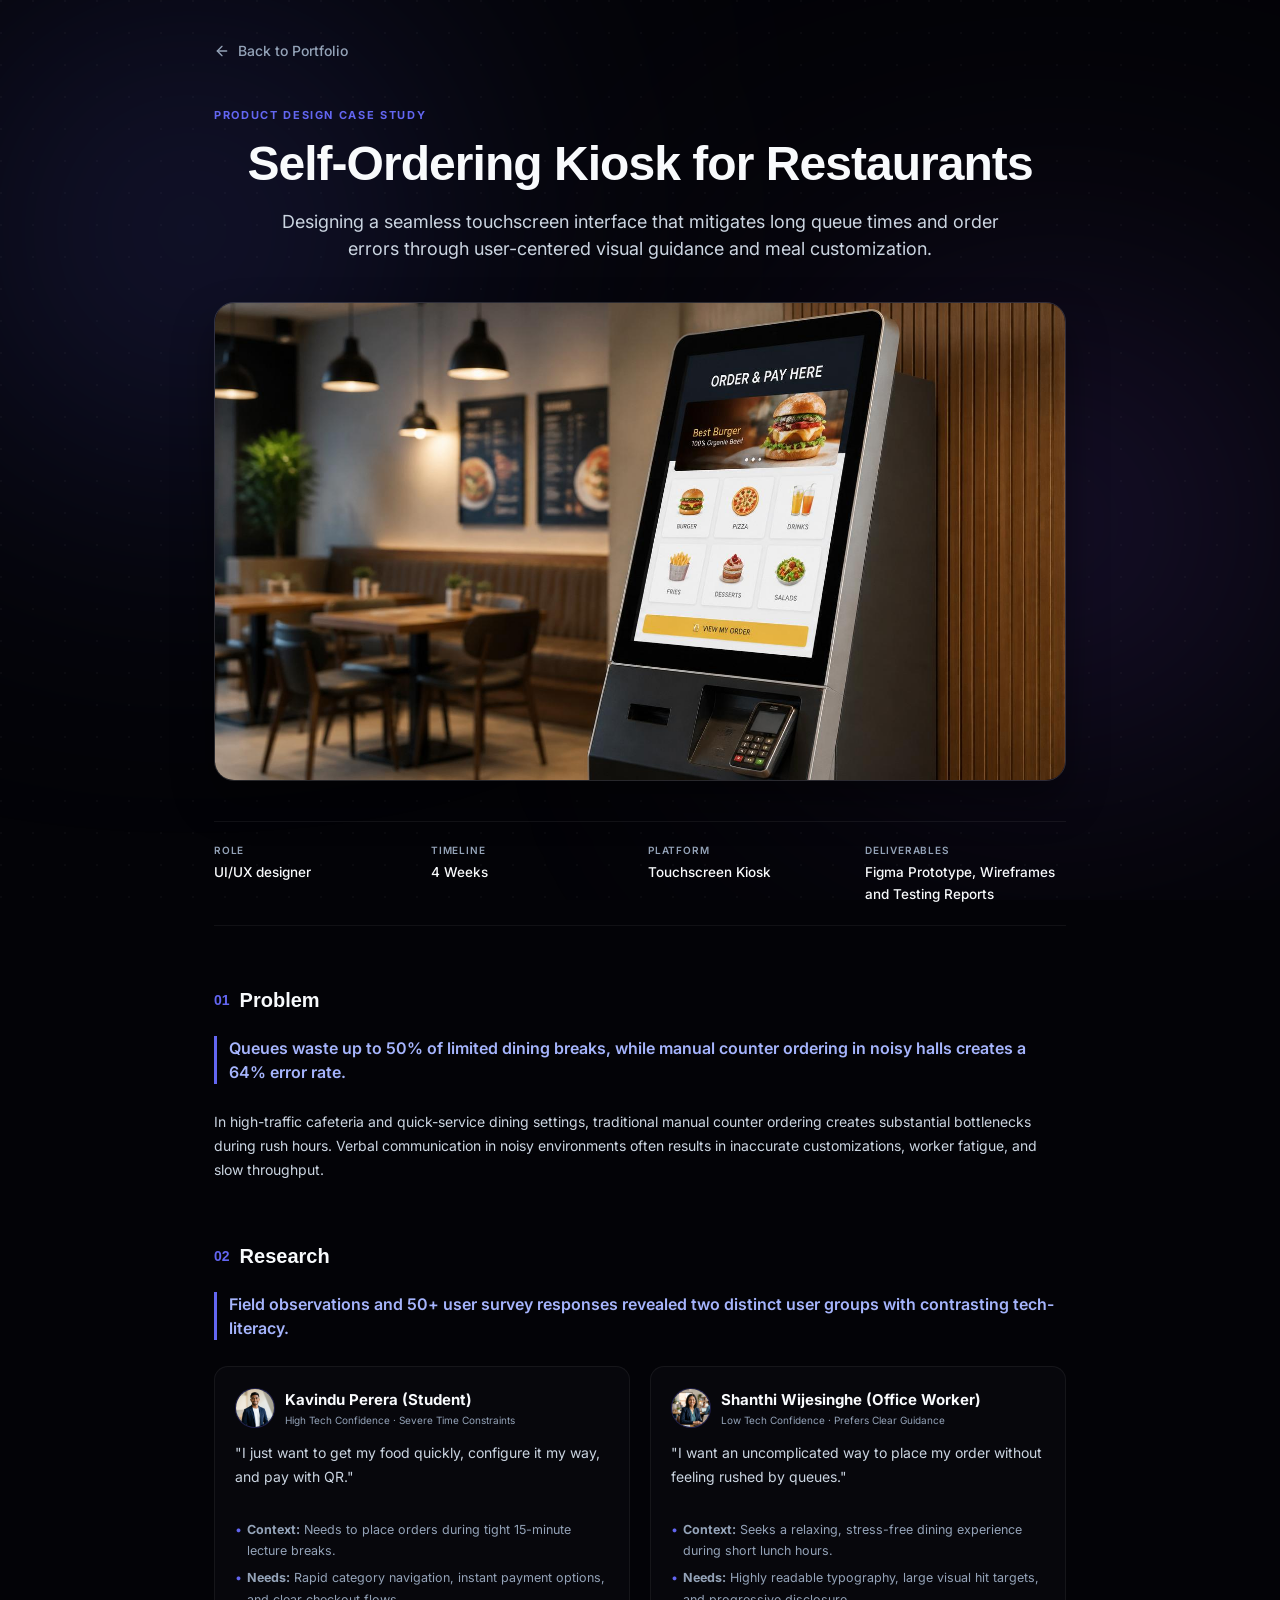
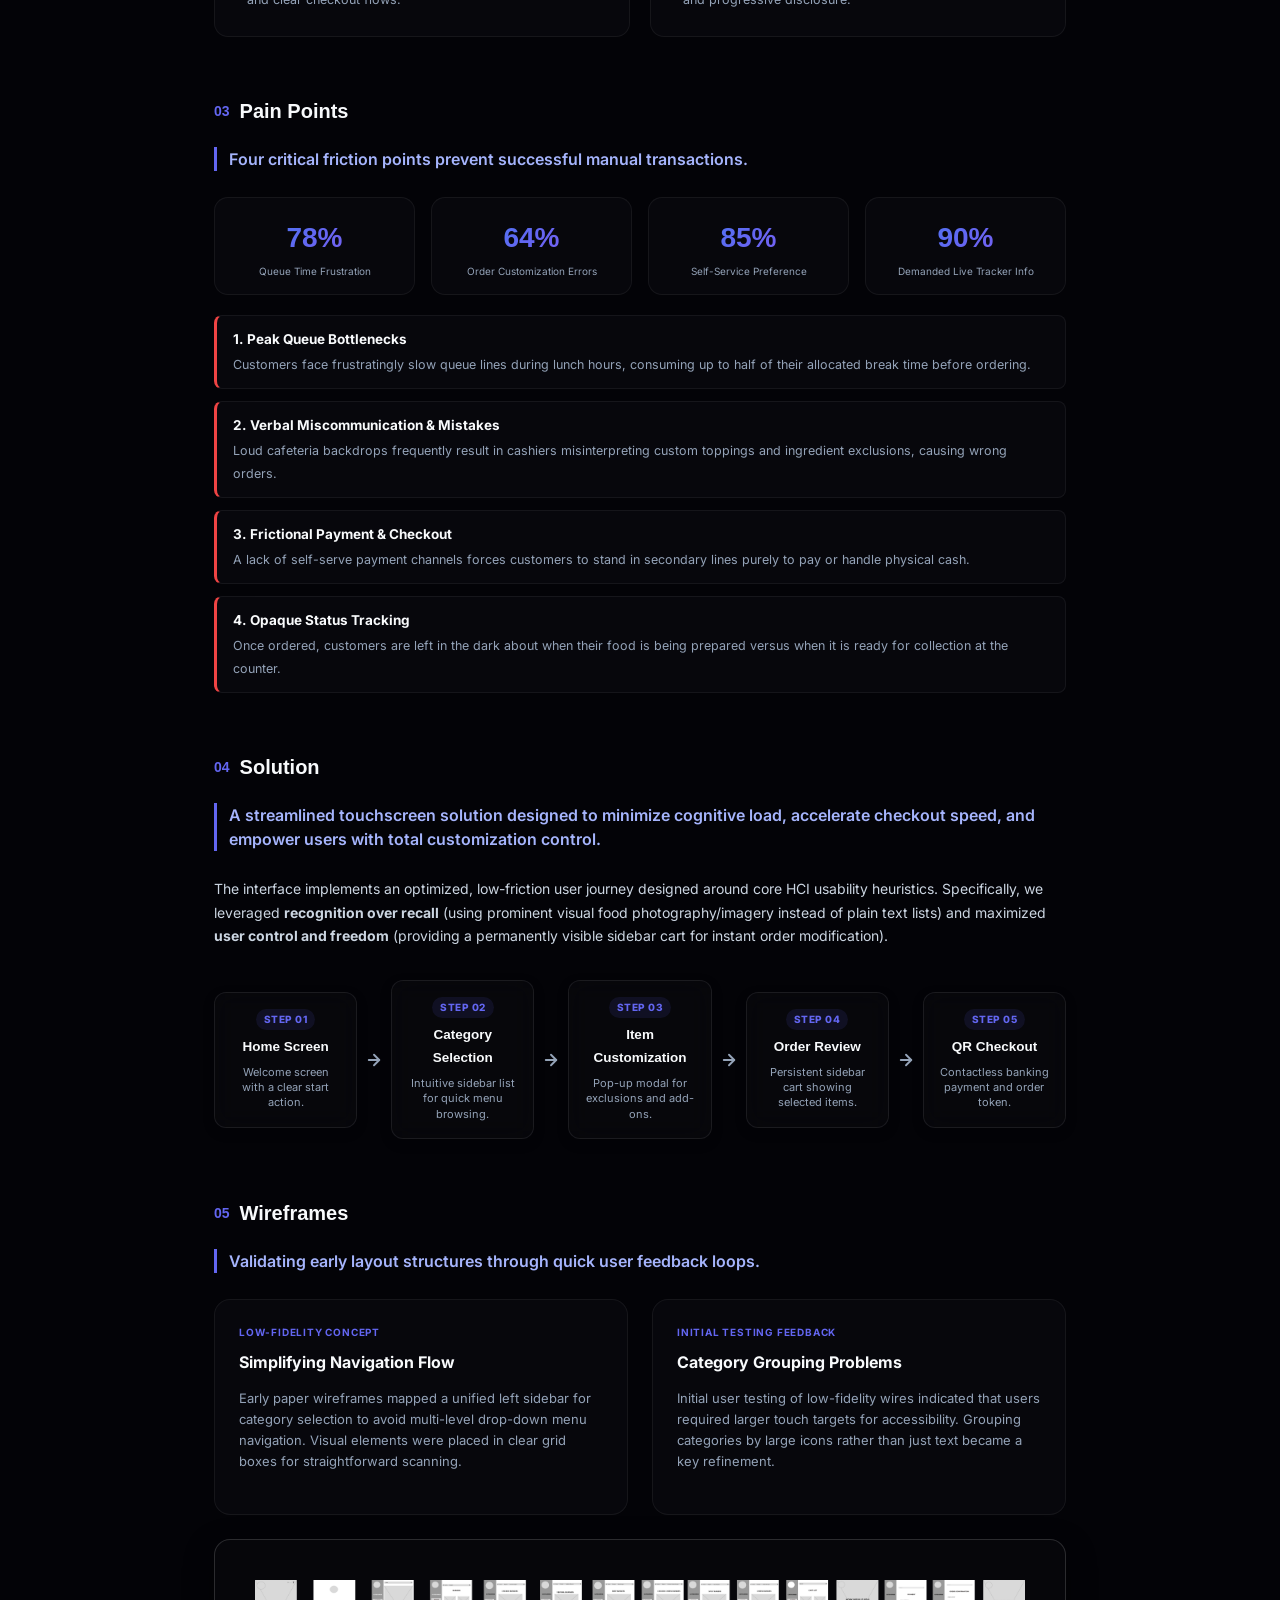
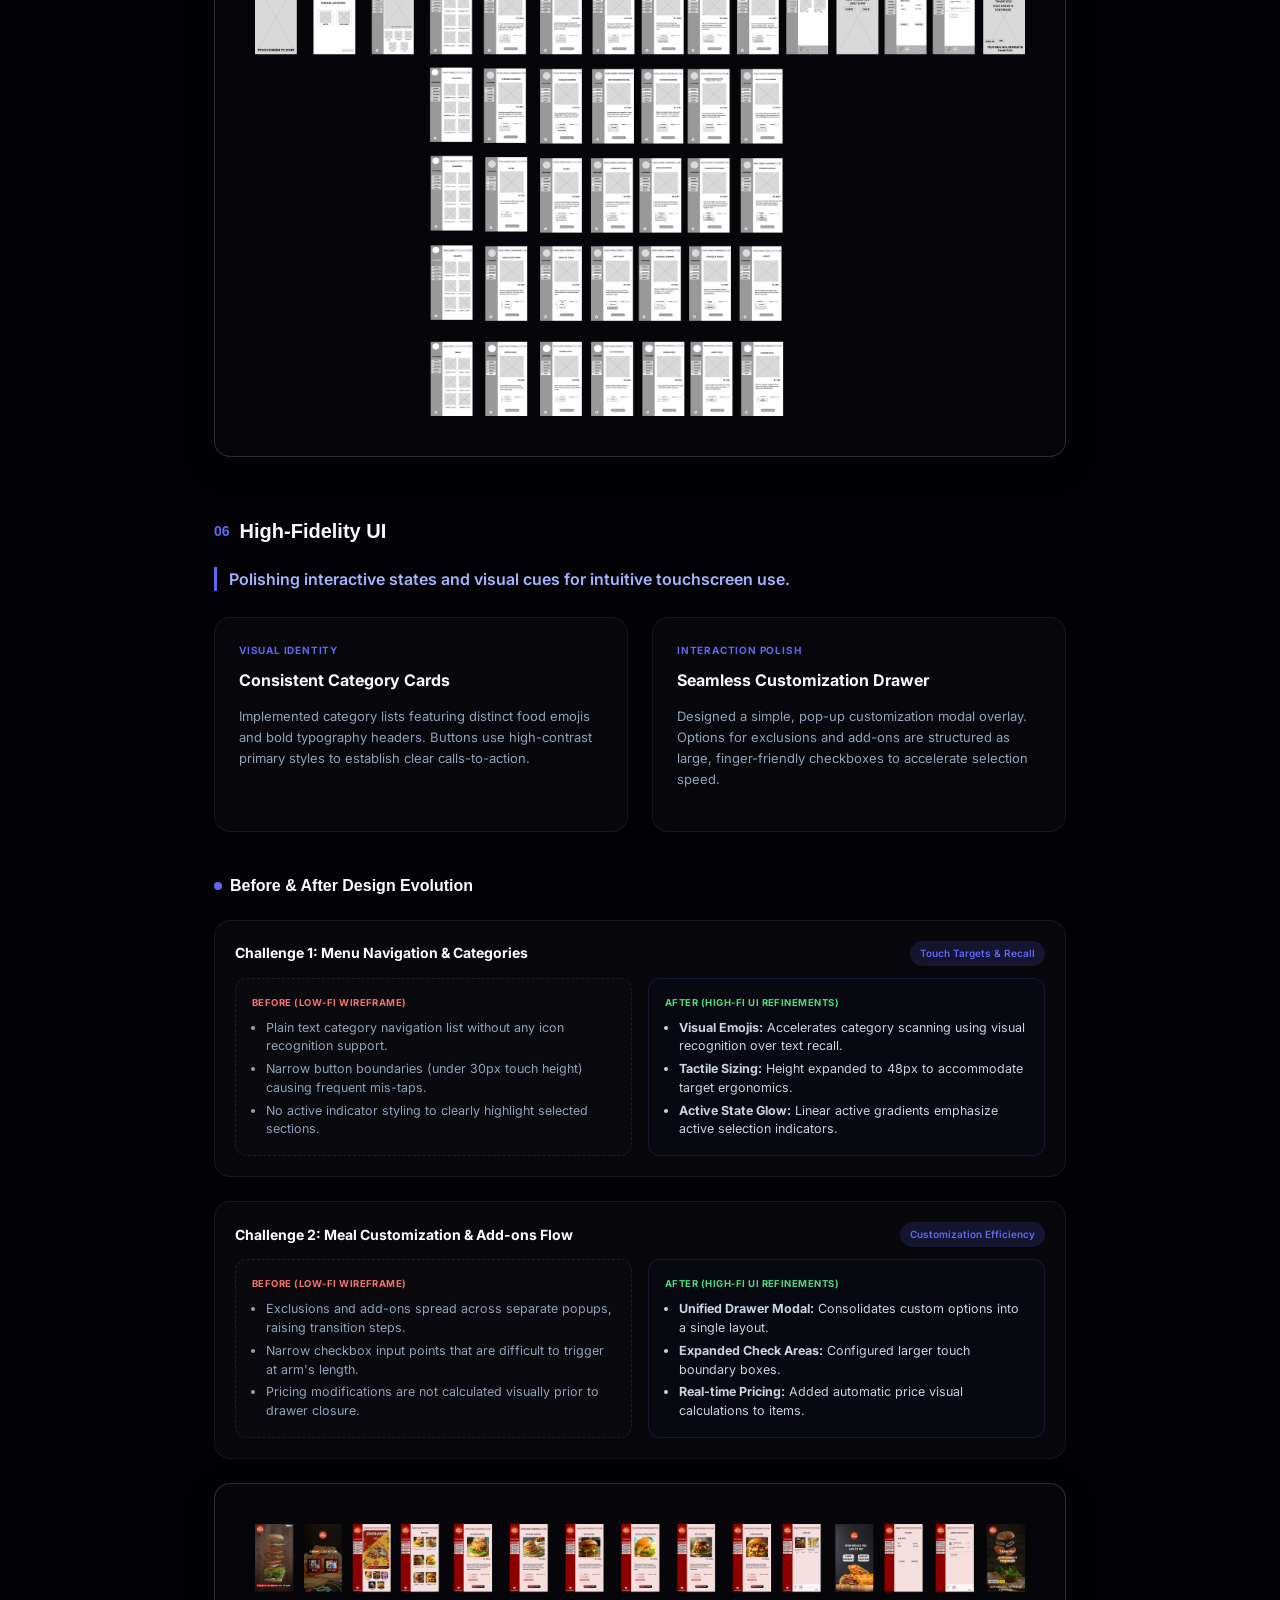
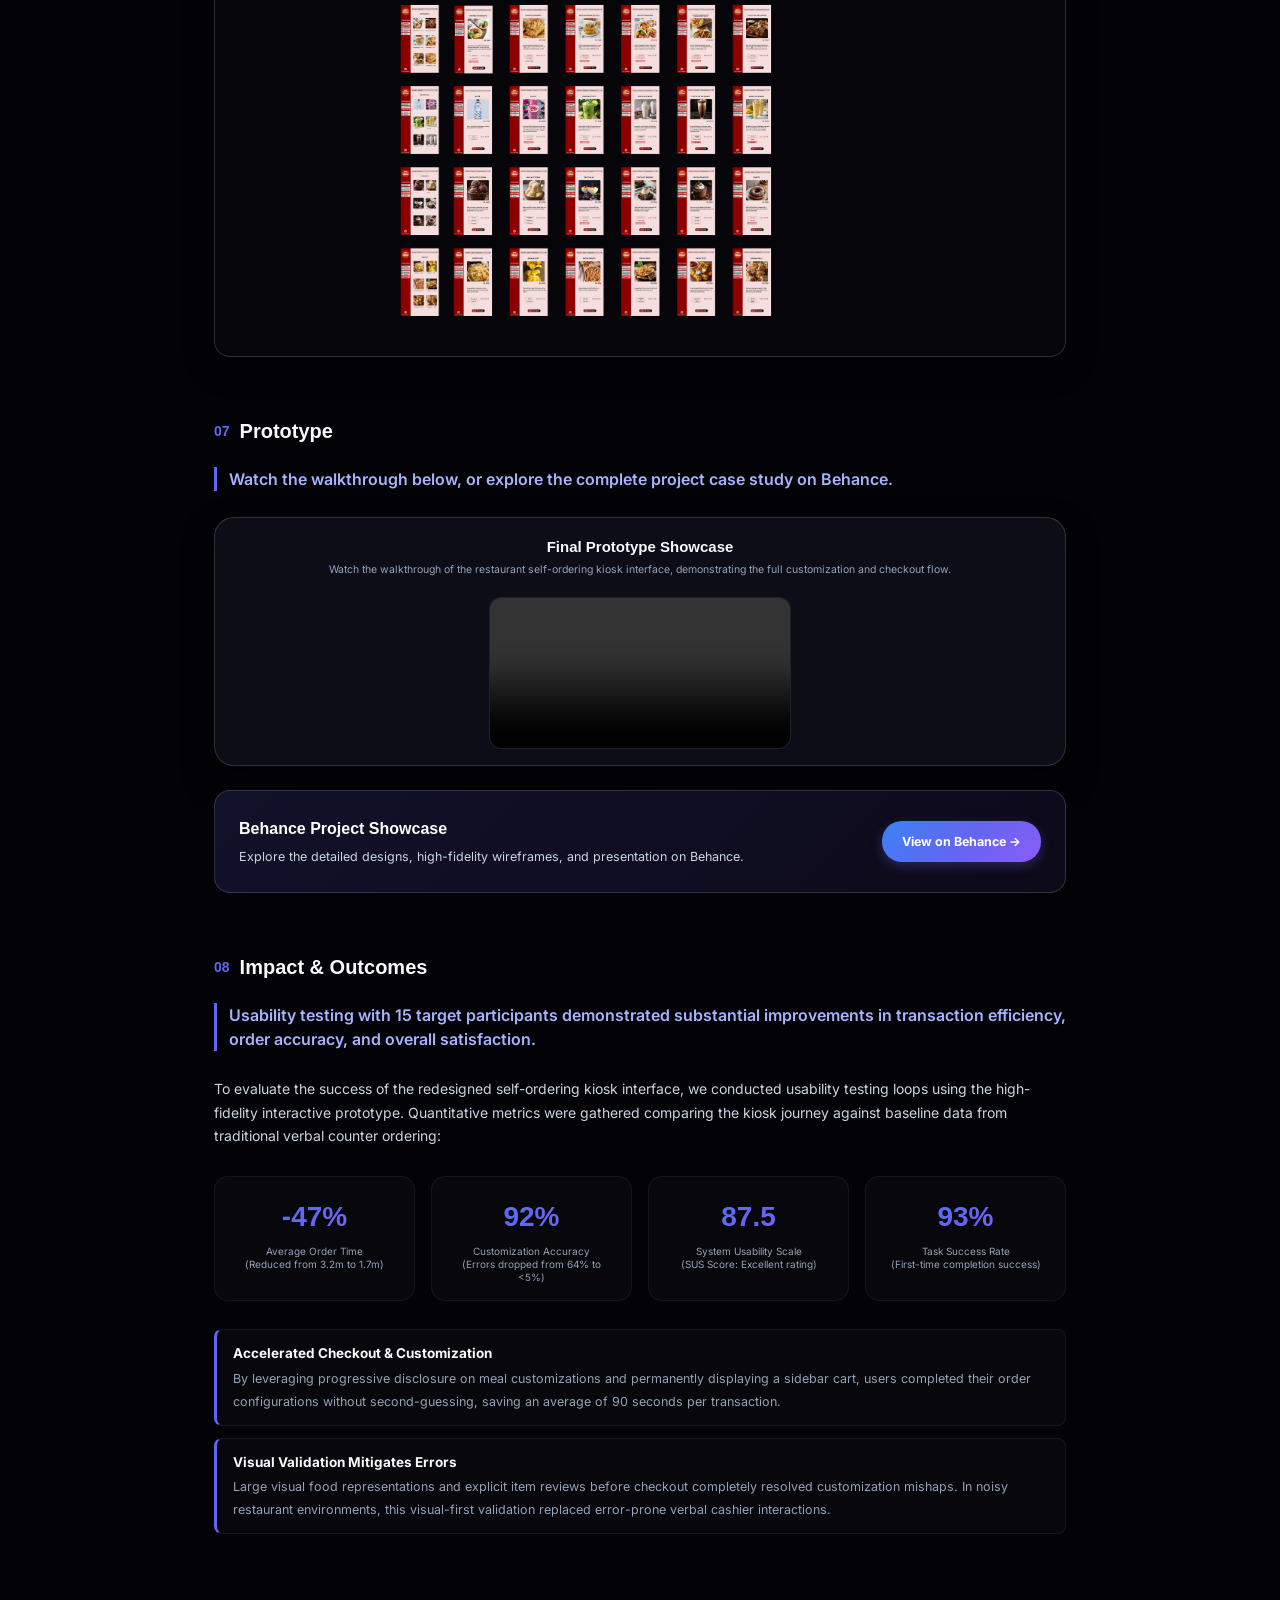
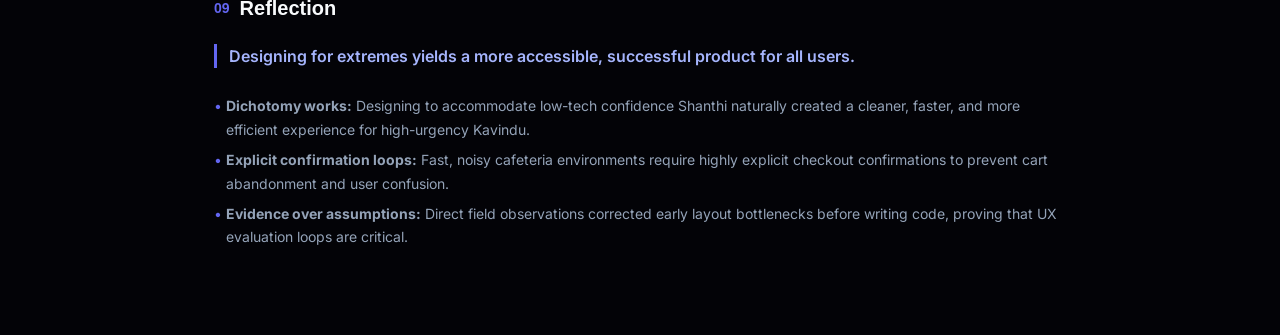
==== case_study2.html @ 1ec14fe6 "Initial commit" ====
<!DOCTYPE html>
<html lang="en">

<head>
    <meta charset="UTF-8" />
    <meta name="viewport" content="width=device-width, initial-scale=1.0" />
    <title>Case Study: Restaurant Self-Ordering Kiosk — Rushkha Ramzaan</title>
    <link
        href="https://fonts.googleapis.com/css2?family=Inter:wght@300;400;500;600;700&family=Outfit:wght@300;400;500;600;700;800&display=swap"
        rel="stylesheet" />
    <link rel="stylesheet" href="assets/css/style.css" />
    <style>
        /* Custom styles for Case Study page */
        body {
            padding-top: 40px;
        }

        .case-container {
            max-width: 900px;
            margin: 0 auto;
            padding: 0 24px 80px;
        }

        .back-nav {
            margin-bottom: 40px;
        }

        .btn-back {
            display: inline-flex;
            align-items: center;
            gap: 8px;
            color: var(--text-muted);
            text-decoration: none;
            font-size: 14px;
            font-weight: 500;
            transition: color 0.3s ease;
        }

        .btn-back:hover {
            color: var(--primary-indigo);
        }

        /* Header Section */
        .case-header {
            margin-bottom: 40px;
            text-align: center;
        }

        .case-category {
            font-size: 11px;
            font-weight: 700;
            letter-spacing: 0.15em;
            text-transform: uppercase;
            color: var(--primary-indigo);
            margin-bottom: 12px;
            display: block;
            text-align: left;
        }

        .case-title {
            font-family: 'Plus Jakarta Sans', sans-serif;
            font-size: clamp(32px, 5vw, 48px);
            font-weight: 800;
            line-height: 1.15;
            color: var(--text);
            margin-bottom: 16px;
            letter-spacing: -0.02em;
            text-align: center;
        }

        .case-subtitle {
            font-size: 18px;
            color: var(--text-dim);
            line-height: 1.5;
            max-width: 750px;
            margin: 0 auto 38px;
            text-align: center;
        }

        /* Meta Details Grid */
        .case-meta-grid {
            display: grid;
            grid-template-columns: repeat(auto-fit, minmax(180px, 1fr));
            gap: 16px;
            border-top: 1px solid var(--border);
            border-bottom: 1px solid var(--border);
            padding: 20px 0;
            margin-bottom: 58px;
        }

        .meta-card {
            display: flex;
            flex-direction: column;
            gap: 4px;
        }

        .meta-label {
            font-size: 10px;
            font-weight: 600;
            text-transform: uppercase;
            letter-spacing: 0.08em;
            color: var(--text-muted);
        }

        .meta-val {
            font-size: 13.5px;
            color: var(--text);
            font-weight: 500;
        }

        /* Cover Image Styling */
        .case-cover-container {
            width: 100%;
            border-radius: 20px;
            overflow: hidden;
            border: 1px solid var(--border-bright);
            margin-bottom: 40px;
            box-shadow: 0 20px 40px rgba(0, 0, 0, 0.4);
        }

        .case-cover-img {
            width: 100%;
            height: auto;
            display: block;
            object-fit: cover;
            transition: transform 0.5s var(--ease-smooth);
        }

        .case-cover-container:hover .case-cover-img {
            transform: scale(1.02);
        }

        /* Section Layout */
        .case-section {
            padding: 0;
            margin-top: 58px;
            margin-bottom: 58px;
        }

        .section-title {
            font-family: 'Plus Jakarta Sans', sans-serif;
            font-size: 20px;
            font-weight: 700;
            color: var(--text);
            margin-top: 0;
            margin-bottom: 20px;
            display: flex;
            align-items: center;
            gap: 10px;
        }

        .section-number {
            font-size: 14px;
            color: var(--primary-indigo);
            font-weight: 800;
        }

        .section-headline {
            font-size: 16px;
            font-weight: 600;
            line-height: 1.5;
            color: #a5b4fc;
            /* Soft lavender-indigo for clear visual hierarchy */
            margin-bottom: 26px;
            border-left: 3px solid var(--primary-indigo);
            padding-left: 12px;
        }

        .section-content {
            font-size: 14px;
            line-height: 1.7;
            color: var(--text-dim);
        }

        .section-content p {
            margin-bottom: 18px;
        }

        /* Metrics Row */
        .metrics-row {
            display: grid;
            grid-template-columns: repeat(2, 1fr);
            gap: 16px;
            margin: 20px 0;
        }

        @media(min-width: 640px) {
            .metrics-row {
                grid-template-columns: repeat(4, 1fr);
            }
        }

        .metric-card {
            background: var(--surface);
            border: 1px solid var(--border);
            border-radius: 14px;
            padding: 16px;
            text-align: center;
        }

        .metric-number {
            font-family: 'Plus Jakarta Sans', sans-serif;
            font-size: 28px;
            font-weight: 800;
            color: var(--primary-violet);
            margin-bottom: 4px;
            background: var(--accent-gradient);
            -webkit-background-clip: text;
            -webkit-text-fill-color: transparent;
        }

        .metric-label {
            font-size: 10px;
            line-height: 1.3;
            color: var(--text-muted);
        }

        /* Side-by-side columns */
        .grid-2col {
            display: grid;
            grid-template-columns: 1fr;
            gap: 20px;
            margin: 16px 0;
        }

        @media(min-width: 768px) {
            .grid-2col {
                grid-template-columns: 1fr 1fr;
            }
        }

        /* Personas */
        .persona-card {
            background: var(--surface);
            border: 1px solid var(--border);
            border-radius: 14px;
            padding: 20px;
            display: flex;
            flex-direction: column;
            gap: 12px;
        }

        .persona-header {
            display: flex;
            align-items: center;
            gap: 10px;
        }

        .persona-avatar {
            width: 40px;
            height: 40px;
            border-radius: 50%;
            background: rgba(99, 102, 241, 0.1);
            border: 1px solid rgba(99, 102, 241, 0.2);
            display: flex;
            align-items: center;
            justify-content: center;
            font-size: 20px;
            object-fit: cover;
        }

        .persona-name {
            font-size: 15px;
            font-weight: 700;
            color: var(--text);
        }

        .persona-title {
            font-size: 10px;
            color: var(--text-muted);
        }

        .persona-list {
            list-style-type: none;
            padding-left: 0;
            font-size: 12.5px;
            color: var(--text-muted);
        }

        .persona-list li {
            margin-bottom: 6px;
            position: relative;
            padding-left: 12px;
        }

        .persona-list li::before {
            content: "•";
            position: absolute;
            left: 0;
            color: var(--primary-indigo);
        }

        /* Pain points block */
        .pain-point-list {
            display: flex;
            flex-direction: column;
            gap: 12px;
            margin: 16px 0;
        }

        .pain-point-item {
            background: var(--surface);
            border: 1px solid var(--border);
            border-left: 3px solid #ef4444;
            border-radius: 8px;
            padding: 12px 16px;
            font-size: 13.5px;
        }

        .pain-point-item strong {
            color: var(--text);
            display: block;
            margin-bottom: 2px;
        }

        .pain-point-desc {
            color: var(--text-muted);
            font-size: 12.5px;
        }

        /* Interactive Simulator */
        .sim-container {
            background: var(--surface-solid);
            border: 1px solid var(--border-bright);
            border-radius: 20px;
            padding: 16px;
            margin: 24px 0;
            box-shadow: 0 15px 30px rgba(0, 0, 0, 0.5);
        }

        .sim-header-desc {
            text-align: center;
            margin-bottom: 16px;
        }

        .sim-header-desc h4 {
            font-family: 'Plus Jakarta Sans', sans-serif;
            font-size: 15px;
            margin-bottom: 2px;
            color: var(--text);
        }

        .sim-header-desc p {
            font-size: 10.5px;
            color: var(--text-muted);
        }

        .video-container {
            position: relative;
            border-radius: 12px;
            overflow: hidden;
            border: 1px solid rgba(255, 255, 255, 0.1);
            background: #08080f;
            display: flex;
            justify-content: center;
            align-items: center;
            width: fit-content;
            margin: 0 auto;
            max-width: 100%;
        }

        .video-player {
            max-height: 550px;
            width: auto;
            height: auto;
            max-width: 100%;
            display: block;
        }

        /* Comparison / Wireframe UI layout */
        .design-showcase {
            display: grid;
            grid-template-columns: 1fr;
            gap: 24px;
            margin: 20px 0;
        }

        @media(min-width: 640px) {
            .design-showcase {
                grid-template-columns: 1fr 1fr;
            }
        }

        .showcase-box {
            background: var(--surface);
            border: 1px solid var(--border);
            border-radius: 16px;
            padding: 24px;
        }

        .showcase-tag {
            font-size: 10px;
            font-weight: 700;
            color: var(--primary-indigo);
            text-transform: uppercase;
            letter-spacing: 0.08em;
            margin-bottom: 8px;
            display: block;
        }

        .showcase-heading {
            font-size: 16px;
            font-weight: 700;
            color: var(--text);
            margin-bottom: 12px;
        }

        .showcase-desc {
            font-size: 13px;
            color: var(--text-muted);
            line-height: 1.6;
        }

        /* Figma Prototype Card */
        .prototype-link-card {
            background: linear-gradient(135deg, rgba(99, 102, 241, 0.15) 0%, rgba(139, 92, 246, 0.08) 100%);
            border: 1px solid var(--border-bright);
            border-radius: 16px;
            padding: 24px;
            display: flex;
            align-items: center;
            justify-content: space-between;
            gap: 20px;
            flex-wrap: wrap;
            margin: 24px 0;
        }

        .proto-text-wrap h4 {
            font-family: 'Plus Jakarta Sans', sans-serif;
            font-size: 16px;
            font-weight: 700;
            color: white;
            margin-bottom: 4px;
        }

        .proto-text-wrap p {
            font-size: 12.5px;
            color: var(--text-dim);
            margin: 0;
        }

        .btn-proto-link {
            background: var(--accent-gradient);
            color: white;
            text-decoration: none;
            padding: 10px 20px;
            border-radius: 20px;
            font-size: 12.5px;
            font-weight: 700;
            box-shadow: 0 4px 12px rgba(99, 102, 241, 0.3);
            transition: all 0.3s ease;
        }

        .btn-proto-link:hover {
            transform: translateY(-2px);
            box-shadow: 0 6px 18px rgba(99, 102, 241, 0.45);
        }

        /* User Flow Diagram */
        .user-flow-diagram {
            display: flex;
            align-items: center;
            justify-content: space-between;
            gap: 8px;
            margin: 32px 0;
            flex-wrap: nowrap;
        }

        .flow-step-card {
            flex: 1;
            min-width: 100px;
            background: rgba(255, 255, 255, 0.02);
            backdrop-filter: blur(12px);
            -webkit-backdrop-filter: blur(12px);
            border: 1px solid rgba(255, 255, 255, 0.08);
            border-radius: 12px;
            padding: 16px;
            text-align: center;
            position: relative;
            transition: all 0.3s var(--ease-smooth);
            display: flex;
            flex-direction: column;
            align-items: center;
            gap: 6px;
            box-shadow: 0 4px 12px rgba(0, 0, 0, 0.2);
        }

        .flow-step-card:hover {
            transform: translateY(-2px);
            background: rgba(255, 255, 255, 0.05);
            border-color: rgba(99, 102, 241, 0.5);
            box-shadow: 0 8px 24px rgba(99, 102, 241, 0.15);
        }

        .flow-step-num {
            font-size: 10px;
            font-weight: 800;
            color: var(--primary-indigo);
            background: rgba(99, 102, 241, 0.1);
            padding: 2px 8px;
            border-radius: 20px;
            text-transform: uppercase;
            letter-spacing: 0.05em;
        }

        .flow-step-name {
            font-family: 'Plus Jakarta Sans', sans-serif;
            font-size: 13.5px;
            font-weight: 700;
            color: var(--text);
        }

        .flow-step-desc {
            font-size: 11px;
            color: var(--text-muted);
            line-height: 1.4;
        }

        .flow-arrow {
            display: flex;
            align-items: center;
            justify-content: center;
            color: var(--text-muted);
            font-size: 16px;
        }

        @media (max-width: 768px) {
            .user-flow-diagram {
                flex-direction: column;
                align-items: stretch;
                gap: 16px;
            }

            .flow-arrow {
                transform: rotate(90deg);
                margin: 4px 0;
            }
        }
    </style>
</head>

<body>

    <!-- AMBIENT BACKGROUND ORBS -->
    <div class="ambient-orbs-container">
        <div class="ambient-orb orb-indigo"></div>
        <div class="ambient-orb orb-purple"></div>
    </div>

    <div class="case-container">

        <!-- Back Navigation -->
        <div class="back-nav">
            <a href="index.html#work" class="btn-back">
                <svg width="16" height="16" viewBox="0 0 24 24" fill="none" stroke="currentColor" stroke-width="2"
                    stroke-linecap="round" stroke-linejoin="round">
                    <line x1="19" y1="12" x2="5" y2="12"></line>
                    <polyline points="12 19 5 12 12 5"></polyline>
                </svg>
                Back to Portfolio
            </a>
        </div>

        <!-- Case Study Header -->
        <header class="case-header">
            <span class="case-category">Product Design Case Study</span>
            <h1 class="case-title">Self-Ordering Kiosk for Restaurants</h1>
            <p class="case-subtitle">Designing a seamless touchscreen interface that mitigates long queue times and
                order errors through user-centered visual guidance and meal customization.</p>
        </header>

        <!-- Case Study Cover Image -->
        <div class="case-cover-container">
            <img src="assets/images/kiosk_cover.jpg" alt="Self-Ordering Kiosk Cover" class="case-cover-img" />
        </div>

        <!-- Meta Details Grid -->
        <div class="case-meta-grid">
            <div class="meta-card">
                <span class="meta-label">Role</span>
                <span class="meta-val">UI/UX designer</span>
            </div>
            <div class="meta-card">
                <span class="meta-label">Timeline</span>
                <span class="meta-val">4 Weeks</span>
            </div>
            <div class="meta-card">
                <span class="meta-label">Platform</span>
                <span class="meta-val">Touchscreen Kiosk</span>
            </div>
            <div class="meta-card" style="margin-right: 3px;">
                <span class="meta-label">Deliverables</span>
                <span class="meta-val">Figma Prototype, Wireframes and Testing Reports </span>
            </div>
        </div>

        <!-- 1. Problem -->
        <section class="case-section">
            <h2 class="section-title"><span class="section-number">01</span> Problem</h2>
            <div class="section-headline">
                Queues waste up to 50% of limited dining breaks, while manual counter ordering in noisy halls creates a
                64% error rate.
            </div>
            <div class="section-content">
                <p>In high-traffic cafeteria and quick-service dining settings, traditional manual counter ordering
                    creates substantial bottlenecks during rush hours. Verbal communication in noisy environments often
                    results in inaccurate customizations, worker fatigue, and slow throughput.</p>
            </div>
        </section>

        <!-- 2. Research -->
        <section class="case-section">
            <h2 class="section-title"><span class="section-number">02</span> Research</h2>
            <div class="section-headline">
                Field observations and 50+ user survey responses revealed two distinct user groups with contrasting
                tech-literacy.
            </div>
            <div class="section-content">
                <div class="grid-2col">
                    <!-- Persona 1 -->
                    <div class="persona-card">
                        <div class="persona-header">
                            <img src="assets/images/persona_kavindu.png" alt="Kavindu Perera" class="persona-avatar" />
                            <div>
                                <div class="persona-name">Kavindu Perera (Student)</div>
                                <div class="persona-title">High Tech Confidence · Severe Time Constraints</div>
                            </div>
                        </div>
                        <p class="persona-quote">"I just want to get my food quickly, configure it my way, and pay with
                            QR."</p>
                        <ul class="persona-list">
                            <li><strong>Context:</strong> Needs to place orders during tight 15-minute lecture breaks.
                            </li>
                            <li><strong>Needs:</strong> Rapid category navigation, instant payment options, and clear
                                checkout flows.</li>
                        </ul>
                    </div>

                    <!-- Persona 2 -->
                    <div class="persona-card">
                        <div class="persona-header">
                            <img src="assets/images/persona_shanthi.png" alt="Shanthi Wijesinghe"
                                class="persona-avatar" />
                            <div>
                                <div class="persona-name">Shanthi Wijesinghe (Office Worker)</div>
                                <div class="persona-title">Low Tech Confidence · Prefers Clear Guidance</div>
                            </div>
                        </div>
                        <p class="persona-quote">"I want an uncomplicated way to place my order without feeling rushed
                            by queues."</p>
                        <ul class="persona-list">
                            <li><strong>Context:</strong> Seeks a relaxing, stress-free dining experience during short
                                lunch hours.</li>
                            <li><strong>Needs:</strong> Highly readable typography, large visual hit targets, and
                                progressive disclosure.</li>
                        </ul>
                    </div>
                </div>
            </div>
        </section>

        <!-- 3. Pain Points -->
        <section class="case-section">
            <h2 class="section-title"><span class="section-number">03</span> Pain Points</h2>
            <div class="section-headline">
                Four critical friction points prevent successful manual transactions.
            </div>
            <div class="section-content">

                <!-- Metrics Row -->
                <div class="metrics-row">
                    <div class="metric-card">
                        <div class="metric-number">78%</div>
                        <div class="metric-label">Queue Time Frustration</div>
                    </div>
                    <div class="metric-card">
                        <div class="metric-number">64%</div>
                        <div class="metric-label">Order Customization Errors</div>
                    </div>
                    <div class="metric-card">
                        <div class="metric-number">85%</div>
                        <div class="metric-label">Self-Service Preference</div>
                    </div>
                    <div class="metric-card">
                        <div class="metric-number">90%</div>
                        <div class="metric-label">Demanded Live Tracker Info</div>
                    </div>
                </div>

                <div class="pain-point-list">
                    <div class="pain-point-item">
                        <strong>1. Peak Queue Bottlenecks</strong>
                        <span class="pain-point-desc">Customers face frustratingly slow queue lines during lunch hours,
                            consuming up to half of their allocated break time before ordering.</span>
                    </div>
                    <div class="pain-point-item">
                        <strong>2. Verbal Miscommunication &amp; Mistakes</strong>
                        <span class="pain-point-desc">Loud cafeteria backdrops frequently result in cashiers
                            misinterpreting custom toppings and ingredient exclusions, causing wrong orders.</span>
                    </div>
                    <div class="pain-point-item">
                        <strong>3. Frictional Payment &amp; Checkout</strong>
                        <span class="pain-point-desc">A lack of self-serve payment channels forces customers to stand in
                            secondary lines purely to pay or handle physical cash.</span>
                    </div>
                    <div class="pain-point-item">
                        <strong>4. Opaque Status Tracking</strong>
                        <span class="pain-point-desc">Once ordered, customers are left in the dark about when their food
                            is being prepared versus when it is ready for collection at the counter.</span>
                    </div>
                </div>
            </div>
        </section>

        <!-- 4. Solution -->
        <section class="case-section">
            <h2 class="section-title"><span class="section-number">04</span> Solution</h2>
            <div class="section-headline">
                A streamlined touchscreen solution designed to minimize cognitive load, accelerate checkout speed, and
                empower users with total customization control.
            </div>
            <div class="section-content">
                <p>The interface implements an optimized, low-friction user journey designed around core HCI usability
                    heuristics. Specifically, we leveraged <strong>recognition over recall</strong> (using prominent
                    visual food photography/imagery instead of plain text lists) and maximized <strong>user control and
                        freedom</strong> (providing a permanently visible sidebar cart for instant order modification).
                </p>

                <!-- 5-Step Visual User Flow -->
                <div class="user-flow-diagram">
                    <div class="flow-step-card">
                        <span class="flow-step-num">Step 01</span>
                        <div class="flow-step-name">Home Screen</div>
                        <span class="flow-step-desc">Welcome screen with a clear start action.</span>
                    </div>
                    <div class="flow-arrow">
                        <svg width="18" height="18" viewBox="0 0 24 24" fill="none" stroke="currentColor"
                            stroke-width="2.5" stroke-linecap="round" stroke-linejoin="round">
                            <line x1="5" y1="12" x2="19" y2="12"></line>
                            <polyline points="12 5 19 12 12 19"></polyline>
                        </svg>
                    </div>
                    <div class="flow-step-card">
                        <span class="flow-step-num">Step 02</span>
                        <div class="flow-step-name">Category Selection</div>
                        <span class="flow-step-desc">Intuitive sidebar list for quick menu browsing.</span>
                    </div>
                    <div class="flow-arrow">
                        <svg width="18" height="18" viewBox="0 0 24 24" fill="none" stroke="currentColor"
                            stroke-width="2.5" stroke-linecap="round" stroke-linejoin="round">
                            <line x1="5" y1="12" x2="19" y2="12"></line>
                            <polyline points="12 5 19 12 12 19"></polyline>
                        </svg>
                    </div>
                    <div class="flow-step-card">
                        <span class="flow-step-num">Step 03</span>
                        <div class="flow-step-name">Item Customization</div>
                        <span class="flow-step-desc">Pop-up modal for exclusions and add-ons.</span>
                    </div>
                    <div class="flow-arrow">
                        <svg width="18" height="18" viewBox="0 0 24 24" fill="none" stroke="currentColor"
                            stroke-width="2.5" stroke-linecap="round" stroke-linejoin="round">
                            <line x1="5" y1="12" x2="19" y2="12"></line>
                            <polyline points="12 5 19 12 12 19"></polyline>
                        </svg>
                    </div>
                    <div class="flow-step-card">
                        <span class="flow-step-num">Step 04</span>
                        <div class="flow-step-name">Order Review</div>
                        <span class="flow-step-desc">Persistent sidebar cart showing selected items.</span>
                    </div>
                    <div class="flow-arrow">
                        <svg width="18" height="18" viewBox="0 0 24 24" fill="none" stroke="currentColor"
                            stroke-width="2.5" stroke-linecap="round" stroke-linejoin="round">
                            <line x1="5" y1="12" x2="19" y2="12"></line>
                            <polyline points="12 5 19 12 12 19"></polyline>
                        </svg>
                    </div>
                    <div class="flow-step-card">
                        <span class="flow-step-num">Step 05</span>
                        <div class="flow-step-name">QR Checkout</div>
                        <span class="flow-step-desc">Contactless banking payment and order token.</span>
                    </div>
                </div>

            </div>
        </section>

        <!-- 5. Wireframes -->
        <section class="case-section">
            <h2 class="section-title"><span class="section-number">05</span> Wireframes</h2>
            <div class="section-headline">
                Validating early layout structures through quick user feedback loops.
            </div>
            <div class="section-content">
                <div class="design-showcase">
                    <div class="showcase-box">
                        <span class="showcase-tag">Low-Fidelity Concept</span>
                        <div class="showcase-heading">Simplifying Navigation Flow</div>
                        <p class="showcase-desc">Early paper wireframes mapped a unified left sidebar for category
                            selection to avoid multi-level drop-down menu navigation. Visual elements were placed in
                            clear grid boxes for straightforward scanning.</p>
                    </div>
                    <div class="showcase-box">
                        <span class="showcase-tag">Initial Testing Feedback</span>
                        <div class="showcase-heading">Category Grouping Problems</div>
                        <p class="showcase-desc">Initial user testing of low-fidelity wires indicated that users
                            required larger touch targets for accessibility. Grouping categories by large icons rather
                            than just text became a key refinement.</p>
                    </div>
                </div>

                <!-- Wireframe Image Display -->
                <div class="wireframe-gallery-container"
                    style="margin-top: 24px; border-radius: 16px; overflow: hidden; border: 1px solid var(--border-bright); box-shadow: 0 10px 30px rgba(0, 0, 0, 0.4); background: rgba(255, 255, 255, 0.015);">
                    <img src="assets/images/kiosk_wireframes.png" alt="Low-Fidelity Wireframe Screen Flows"
                        style="width: 100%; height: auto; display: block; padding: 40px; box-sizing: border-box;" />
                </div>
            </div>
        </section>

        <!-- 6. High-Fidelity UI -->
        <section class="case-section">
            <h2 class="section-title"><span class="section-number">06</span> High-Fidelity UI</h2>
            <div class="section-headline">
                Polishing interactive states and visual cues for intuitive touchscreen use.
            </div>
            <div class="section-content">
                <div class="design-showcase">
                    <div class="showcase-box">
                        <span class="showcase-tag">Visual Identity</span>
                        <div class="showcase-heading">Consistent Category Cards</div>
                        <p class="showcase-desc">Implemented category lists featuring distinct food emojis and bold
                            typography headers. Buttons use high-contrast primary styles to establish clear
                            calls-to-action.</p>
                    </div>
                    <div class="showcase-box">
                        <span class="showcase-tag">Interaction Polish</span>
                        <div class="showcase-heading">Seamless Customization Drawer</div>
                        <p class="showcase-desc">Designed a simple, pop-up customization modal overlay. Options for
                            exclusions and add-ons are structured as large, finger-friendly checkboxes to accelerate
                            selection speed.</p>
                    </div>
                </div>

                <!-- Before/After Design Evolution (Annotated) -->
                <div class="evolution-container" style="margin-top: 40px; margin-bottom: 24px;">
                    <h3
                        style="font-family: 'Plus Jakarta Sans', sans-serif; font-size: 16px; font-weight: 700; color: white; margin-bottom: 20px; display: flex; align-items: center; gap: 8px;">
                        <span
                            style="width: 8px; height: 8px; border-radius: 50%; background: var(--primary-indigo);"></span>
                        Before &amp; After Design Evolution
                    </h3>

                    <div style="display: flex; flex-direction: column; gap: 24px;">
                        <!-- Evolution Item 1: Menu Navigation -->
                        <div
                            style="background: var(--surface); border: 1px solid var(--border); border-radius: 16px; padding: 20px;">
                            <div
                                style="display: flex; justify-content: space-between; align-items: center; margin-bottom: 12px; flex-wrap: wrap; gap: 8px;">
                                <h4 style="font-size: 14px; font-weight: 700; color: white;">Challenge 1: Menu
                                    Navigation &amp; Categories</h4>
                                <span
                                    style="font-size: 10px; background: rgba(99, 102, 241, 0.15); color: var(--primary-indigo); padding: 4px 10px; border-radius: 20px; font-weight: 600;">Touch
                                    Targets &amp; Recall</span>
                            </div>

                            <div style="display: grid; grid-template-columns: 1fr; gap: 16px;">
                                <div
                                    style="display: grid; grid-template-columns: repeat(auto-fit, minmax(280px, 1fr)); gap: 16px;">
                                    <!-- Before Box -->
                                    <div
                                        style="background: rgba(255, 255, 255, 0.01); border: 1px dashed rgba(255, 255, 255, 0.08); border-radius: 12px; padding: 16px;">
                                        <div
                                            style="font-size: 9.5px; font-weight: 700; text-transform: uppercase; color: #f87171; letter-spacing: 0.05em; margin-bottom: 8px;">
                                            Before (Low-Fi Wireframe)</div>
                                        <ul
                                            style="font-size: 12.5px; color: var(--text-muted); padding-left: 14px; line-height: 1.5; margin: 0;">
                                            <li style="margin-bottom: 4px;">Plain text category navigation list without
                                                any icon recognition support.</li>
                                            <li style="margin-bottom: 4px;">Narrow button boundaries (under 30px touch
                                                height) causing frequent mis-taps.</li>
                                            <li>No active indicator styling to clearly highlight selected sections.</li>
                                        </ul>
                                    </div>
                                    <!-- After Box -->
                                    <div
                                        style="background: rgba(99, 102, 241, 0.02); border: 1px solid rgba(99, 102, 241, 0.15); border-radius: 12px; padding: 16px;">
                                        <div
                                            style="font-size: 9.5px; font-weight: 700; text-transform: uppercase; color: #4ade80; letter-spacing: 0.05em; margin-bottom: 8px;">
                                            After (High-Fi UI Refinements)</div>
                                        <ul
                                            style="font-size: 12.5px; color: var(--text-dim); padding-left: 14px; line-height: 1.5; margin: 0;">
                                            <li style="margin-bottom: 4px;"><strong>Visual Emojis:</strong> Accelerates
                                                category scanning using visual recognition over text recall.</li>
                                            <li style="margin-bottom: 4px;"><strong>Tactile Sizing:</strong> Height
                                                expanded to 48px to accommodate target ergonomics.</li>
                                            <li><strong>Active State Glow:</strong> Linear active gradients emphasize
                                                active selection indicators.</li>
                                        </ul>
                                    </div>
                                </div>
                            </div>
                        </div>

                        <!-- Evolution Item 2: Customization Flow -->
                        <div
                            style="background: var(--surface); border: 1px solid var(--border); border-radius: 16px; padding: 20px;">
                            <div
                                style="display: flex; justify-content: space-between; align-items: center; margin-bottom: 12px; flex-wrap: wrap; gap: 8px;">
                                <h4 style="font-size: 14px; font-weight: 700; color: white;">Challenge 2: Meal
                                    Customization &amp; Add-ons Flow</h4>
                                <span
                                    style="font-size: 10px; background: rgba(99, 102, 241, 0.15); color: var(--primary-indigo); padding: 4px 10px; border-radius: 20px; font-weight: 600;">Customization
                                    Efficiency</span>
                            </div>

                            <div style="display: grid; grid-template-columns: 1fr; gap: 16px;">
                                <div
                                    style="display: grid; grid-template-columns: repeat(auto-fit, minmax(280px, 1fr)); gap: 16px;">
                                    <!-- Before Box -->
                                    <div
                                        style="background: rgba(255, 255, 255, 0.01); border: 1px dashed rgba(255, 255, 255, 0.08); border-radius: 12px; padding: 16px;">
                                        <div
                                            style="font-size: 9.5px; font-weight: 700; text-transform: uppercase; color: #f87171; letter-spacing: 0.05em; margin-bottom: 8px;">
                                            Before (Low-Fi Wireframe)</div>
                                        <ul
                                            style="font-size: 12.5px; color: var(--text-muted); padding-left: 14px; line-height: 1.5; margin: 0;">
                                            <li style="margin-bottom: 4px;">Exclusions and add-ons spread across
                                                separate popups, raising transition steps.</li>
                                            <li style="margin-bottom: 4px;">Narrow checkbox input points that are
                                                difficult to trigger at arm's length.</li>
                                            <li>Pricing modifications are not calculated visually prior to drawer
                                                closure.</li>
                                        </ul>
                                    </div>
                                    <!-- After Box -->
                                    <div
                                        style="background: rgba(99, 102, 241, 0.02); border: 1px solid rgba(99, 102, 241, 0.15); border-radius: 12px; padding: 16px;">
                                        <div
                                            style="font-size: 9.5px; font-weight: 700; text-transform: uppercase; color: #4ade80; letter-spacing: 0.05em; margin-bottom: 8px;">
                                            After (High-Fi UI Refinements)</div>
                                        <ul
                                            style="font-size: 12.5px; color: var(--text-dim); padding-left: 14px; line-height: 1.5; margin: 0;">
                                            <li style="margin-bottom: 4px;"><strong>Unified Drawer Modal:</strong>
                                                Consolidates custom options into a single layout.</li>
                                            <li style="margin-bottom: 4px;"><strong>Expanded Check Areas:</strong>
                                                Configured larger touch boundary boxes.</li>
                                            <li><strong>Real-time Pricing:</strong> Added automatic price visual
                                                calculations to items.</li>
                                        </ul>
                                    </div>
                                </div>
                            </div>
                        </div>
                    </div>
                </div>

                <!-- High-Fidelity UI Gallery -->
                <div class="hifi-gallery-container"
                    style="margin-top: 24px; border-radius: 16px; overflow: hidden; border: 1px solid var(--border-bright); box-shadow: 0 10px 30px rgba(0, 0, 0, 0.4); background: rgba(255, 255, 255, 0.015);">
                    <img src="assets/images/kiosk_hifi.png" alt="High-Fidelity UI Screens"
                        style="width: 100%; height: auto; display: block; padding: 40px; box-sizing: border-box;" />
                </div>
            </div>
        </section>

        <!-- 7. Prototype -->
        <section class="case-section">
            <h2 class="section-title"><span class="section-number">07</span> Prototype</h2>
            <div class="section-headline">
                Watch the walkthrough below, or explore the complete project case study on Behance.
            </div>
            <div class="section-content">
                <!-- Final Prototype Video Showcase -->
                <div class="sim-container" style="margin-bottom: 24px;">
                    <div class="sim-header-desc">
                        <h4>Final Prototype Showcase</h4>
                        <p>Watch the walkthrough of the restaurant self-ordering kiosk interface, demonstrating the full
                            customization and checkout flow.</p>
                    </div>
                    <div class="video-container">
                        <video class="video-player" controls loop playsinline>
                            <source src="assets/videos/Final Prototype.mp4" type="video/mp4">
                            Your browser does not support the video tag.
                        </video>
                    </div>
                </div>

                <div class="prototype-link-card">
                    <div class="proto-text-wrap">
                        <h4>Behance Project Showcase</h4>
                        <p>Explore the detailed designs, high-fidelity wireframes, and presentation on Behance.</p>
                    </div>
                    <a href="https://www.behance.net" target="_blank" class="btn-proto-link">View on Behance →</a>
                </div>
            </div>
        </section>

        <!-- 8. Impact & Outcomes -->
        <section class="case-section">
            <h2 class="section-title"><span class="section-number">08</span> Impact &amp; Outcomes</h2>
            <div class="section-headline">
                Usability testing with 15 target participants demonstrated substantial improvements in transaction
                efficiency, order accuracy, and overall satisfaction.
            </div>
            <div class="section-content">
                <p>To evaluate the success of the redesigned self-ordering kiosk interface, we conducted usability
                    testing loops using the high-fidelity interactive prototype. Quantitative metrics were gathered
                    comparing the kiosk journey against baseline data from traditional verbal counter ordering:</p>

                <!-- Outcomes Metrics Row -->
                <div class="metrics-row" style="margin-top: 28px; margin-bottom: 28px;">
                    <div class="metric-card">
                        <div class="metric-number">-47%</div>
                        <div class="metric-label">Average Order Time<br>(Reduced from 3.2m to 1.7m)</div>
                    </div>
                    <div class="metric-card">
                        <div class="metric-number">92%</div>
                        <div class="metric-label">Customization Accuracy<br>(Errors dropped from 64% to &lt;5%)</div>
                    </div>
                    <div class="metric-card">
                        <div class="metric-number">87.5</div>
                        <div class="metric-label">System Usability Scale<br>(SUS Score: Excellent rating)</div>
                    </div>
                    <div class="metric-card">
                        <div class="metric-number">93%</div>
                        <div class="metric-label">Task Success Rate<br>(First-time completion success)</div>
                    </div>
                </div>

                <div class="pain-point-list" style="margin-top: 24px;">
                    <div class="pain-point-item" style="border-left: 3px solid var(--primary-indigo);">
                        <strong>Accelerated Checkout &amp; Customization</strong>
                        <span class="pain-point-desc">By leveraging progressive disclosure on meal customizations and
                            permanently displaying a sidebar cart, users completed their order configurations without
                            second-guessing, saving an average of 90 seconds per transaction.</span>
                    </div>
                    <div class="pain-point-item" style="border-left: 3px solid var(--primary-indigo);">
                        <strong>Visual Validation Mitigates Errors</strong>
                        <span class="pain-point-desc">Large visual food representations and explicit item reviews before
                            checkout completely resolved customization mishaps. In noisy restaurant environments, this
                            visual-first validation replaced error-prone verbal cashier interactions.</span>
                    </div>
                </div>
            </div>
        </section>

        <!-- 9. Reflection -->
        <section class="case-section" style="margin-bottom:0">
            <h2 class="section-title"><span class="section-number">09</span> Reflection</h2>
            <div class="section-headline">
                Designing for extremes yields a more accessible, successful product for all users.
            </div>
            <div class="section-content">
                <ul class="persona-list" style="font-size:14px;">
                    <li><strong>Dichotomy works:</strong> Designing to accommodate low-tech confidence Shanthi naturally
                        created a cleaner, faster, and more efficient experience for high-urgency Kavindu.</li>
                    <li><strong>Explicit confirmation loops:</strong> Fast, noisy cafeteria environments require highly
                        explicit checkout confirmations to prevent cart abandonment and user confusion.</li>
                    <li><strong>Evidence over assumptions:</strong> Direct field observations corrected early layout
                        bottlenecks before writing code, proving that UX evaluation loops are critical.</li>
                </ul>
            </div>
        </section>

    </div>


</body>

</html>
---- assets/css/style.css ----
/* ==========================================================================
   1. DESIGN SYSTEM & ROOT VARIABLES
   ========================================================================== */
@import url('https://fonts.googleapis.com/css2?family=Inter:wght@300;400;500;600;700&family=Outfit:wght@300;400;500;600;700;800&display=swap');

:root {
  /* Color Palette */
  --bg: #030307;
  --surface-rgb: 10, 10, 18;
  --surface: rgba(var(--surface-rgb), 0.6);
  --surface-hover: rgba(20, 20, 35, 0.8);
  --surface-solid: #0d0d17;

  --primary-indigo: #6366f1;
  --primary-blue: #3b82f6;
  --primary-violet: #8b5cf6;

  --accent-gradient: linear-gradient(135deg, var(--primary-blue) 0%, var(--primary-indigo) 50%, var(--primary-violet) 100%);
  --accent-glow: rgba(99, 102, 241, 0.25);
  --border-glow: rgba(99, 102, 241, 0.4);

  --border: rgba(255, 255, 255, 0.06);
  --border-bright: rgba(255, 255, 255, 0.15);

  --text: #f8fafc;
  --text-muted: #94a3b8;
  --text-dim: #cbd5e1;

  --nav-h: 60px;

  /* Easing */
  --ease-smooth: cubic-bezier(0.16, 1, 0.3, 1);
  --transition-fast: 0.2s var(--ease-smooth);
  --transition-normal: 0.4s var(--ease-smooth);
  --transition-slow: 0.8s var(--ease-smooth);
}

/* ==========================================================================
   2. BASE STYLES & RESET
   ========================================================================== */
*,
*::before,
*::after {
  box-sizing: border-box;
  margin: 0;
  padding: 0;
}

html {
  scroll-behavior: smooth;
  scrollbar-width: thin;
  scrollbar-color: var(--primary-indigo) var(--bg);
}

/* Custom Scrollbar */
::-webkit-scrollbar {
  width: 8px;
}

::-webkit-scrollbar-track {
  background: var(--bg);
}

::-webkit-scrollbar-thumb {
  background: rgba(99, 102, 241, 0.3);
  border-radius: 4px;
}

::-webkit-scrollbar-thumb:hover {
  background: var(--primary-indigo);
}

body {
  font-family: 'Inter', sans-serif;
  background: var(--bg);
  color: var(--text);
  overflow-x: hidden;
  line-height: 1.6;
  -webkit-font-smoothing: antialiased;
  position: relative;
}

/* Background Grid Pattern */
body::before {
  content: "";
  position: fixed;
  inset: 0;
  z-index: -2;
  background-image:
    radial-gradient(circle at 1px 1px, rgba(255, 255, 255, 0.03) 1px, transparent 0);
  background-size: 32px 32px;
  pointer-events: none;
}

/* ==========================================================================
   3. AMBIENT BACKGROUND ORBS
   ========================================================================== */
.ambient-orbs-container {
  position: fixed;
  inset: 0;
  z-index: -1;
  overflow: hidden;
  pointer-events: none;
}

.ambient-orb {
  position: absolute;
  border-radius: 50%;
  filter: blur(140px);
  opacity: 0.35;
  mix-blend-mode: screen;
  animation: floatOrb 25s infinite alternate ease-in-out;
}

.orb-indigo {
  width: 50vw;
  height: 50vw;
  background: radial-gradient(circle, var(--primary-indigo) 0%, transparent 70%);
  top: -10%;
  left: -10%;
  animation-duration: 20s;
}

.orb-purple {
  width: 45vw;
  height: 45vw;
  background: radial-gradient(circle, var(--primary-violet) 0%, transparent 70%);
  bottom: 10%;
  right: -5%;
  animation-duration: 28s;
  animation-delay: -5s;
}

.orb-blue {
  width: 35vw;
  height: 35vw;
  background: radial-gradient(circle, var(--primary-blue) 0%, transparent 70%);
  top: 40%;
  left: 30%;
  animation-duration: 24s;
  animation-delay: -10s;
}

@keyframes floatOrb {
  0% {
    transform: translate(0, 0) scale(1) rotate(0deg);
  }

  50% {
    transform: translate(8%, 5%) scale(1.1) rotate(180deg);
  }

  100% {
    transform: translate(-5%, -8%) scale(0.9) rotate(360deg);
  }
}

/* ==========================================================================
   4. FLOATING NAVIGATION
   ========================================================================== */
nav {
  position: fixed;
  top: 20px;
  left: 6vw;
  right: 6vw;
  height: var(--nav-h);
  display: flex;
  align-items: center;
  justify-content: space-between;
  padding: 0 28px;
  z-index: 1000;
  background: rgba(8, 8, 15, 0.4);
  backdrop-filter: blur(20px);
  -webkit-backdrop-filter: blur(20px);
  border: 1px solid var(--border);
  border-radius: 18px;
  transition: all 0.4s var(--ease-smooth);
}

/* Scrolled State */
nav.scrolled {
  top: 10px;
  background: rgba(6, 6, 12, 0.75);
  height: 52px;
  border-color: rgba(99, 102, 241, 0.15);
  box-shadow: 0 10px 30px rgba(0, 0, 0, 0.3);
}

.nav-logo {
  font-family: 'Outfit', sans-serif;
  font-size: 21px;
  font-weight: 800;
  color: var(--text);
  text-decoration: none;
  letter-spacing: -0.02em;
}

.nav-logo span {
  background: var(--accent-gradient);
  -webkit-background-clip: text;
  -webkit-text-fill-color: transparent;
}

.nav-links {
  display: flex;
  gap: 32px;
  list-style: none;
}

.nav-links a {
  font-size: 13px;
  font-weight: 500;
  letter-spacing: 0.05em;
  text-transform: uppercase;
  color: var(--text-muted);
  text-decoration: none;
  position: relative;
  padding: 6px 0;
  transition: color 0.3s var(--ease-smooth);
}

.nav-links a:hover {
  color: var(--text);
}

/* Hover line effect */
.nav-links a::after {
  content: "";
  position: absolute;
  bottom: 0;
  left: 0;
  width: 100%;
  height: 2px;
  background: var(--accent-gradient);
  transform: scaleX(0);
  transform-origin: right;
  transition: transform 0.35s var(--ease-smooth);
}

.nav-links a:hover::after {
  transform: scaleX(1);
  transform-origin: left;
}

.nav-cta {
  display: inline-flex;
  align-items: center;
  justify-content: center;
  padding: 8px 20px;
  background: var(--accent-gradient);
  color: #fff;
  font-size: 12px;
  font-weight: 600;
  letter-spacing: 0.06em;
  text-transform: uppercase;
  text-decoration: none;
  border-radius: 10px;
  transition: all 0.3s var(--ease-smooth);
  box-shadow: 0 4px 15px var(--accent-glow);
  position: relative;
  overflow: hidden;
}

.nav-cta::before {
  content: '';
  position: absolute;
  top: 0;
  left: -100%;
  width: 100%;
  height: 100%;
  background: linear-gradient(90deg, transparent, rgba(255, 255, 255, 0.2), transparent);
  transition: 0.5s;
}

.nav-cta:hover::before {
  left: 100%;
}

.nav-cta:hover {
  transform: translateY(-1px);
  box-shadow: 0 6px 20px rgba(99, 102, 241, 0.4);
}

/* ==========================================================================
   5. HERO SECTION
   ========================================================================== */
#hero {
  min-height: 100vh;
  display: grid;
  grid-template-columns: 1.1fr 0.9fr;
  align-items: center;
  padding: calc(var(--nav-h) + 60px) 8vw 40px;
  gap: 80px;
  position: relative;
}

.hero-text {
  position: relative;
  z-index: 1;
}

.hero-chip {
  display: inline-flex;
  align-items: center;
  gap: 10px;
  background: rgba(99, 102, 241, 0.08);
  border: 1px solid rgba(99, 102, 241, 0.25);
  border-radius: 30px;
  padding: 7px 18px;
  margin-bottom: 28px;
  font-size: 11px;
  font-weight: 600;
  letter-spacing: 0.08em;
  text-transform: uppercase;
  color: var(--primary-indigo);
  backdrop-filter: blur(8px);
}

.chip-dot {
  width: 7px;
  height: 7px;
  border-radius: 50%;
  background: var(--primary-indigo);
  box-shadow: 0 0 10px var(--primary-indigo);
  animation: pulseBlink 2s infinite;
}

@keyframes pulseBlink {

  0%,
  100% {
    opacity: 0.3;
    transform: scale(0.9);
  }

  50% {
    opacity: 1;
    transform: scale(1.1);
  }
}

.hero-name {
  font-family: 'Outfit', sans-serif;
  font-size: clamp(48px, 6vw, 76px);
  font-weight: 800;
  line-height: 1.05;
  letter-spacing: -0.02em;
  color: var(--text);
  margin-bottom: 24px;
}

.hero-name .acc {
  background: var(--accent-gradient);
  -webkit-background-clip: text;
  -webkit-text-fill-color: transparent;
}

.hero-sub {
  font-size: 16px;
  font-weight: 300;
  color: var(--text-dim);
  max-width: 480px;
  margin-bottom: 40px;
  line-height: 1.8;
}

.hero-sub strong {
  color: var(--text);
  font-weight: 600;
}

.hero-actions {
  display: flex;
  gap: 16px;
  flex-wrap: wrap;
}

.btn-primary {
  display: inline-flex;
  align-items: center;
  gap: 10px;
  padding: 14px 32px;
  background: var(--accent-gradient);
  color: #fff;
  font-size: 12px;
  font-weight: 600;
  letter-spacing: 0.06em;
  text-transform: uppercase;
  text-decoration: none;
  border-radius: 10px;
  transition: all 0.3s var(--ease-smooth);
  box-shadow: 0 8px 24px var(--accent-glow);
}

.btn-primary:hover {
  transform: translateY(-2px);
  box-shadow: 0 12px 30px rgba(99, 102, 241, 0.4);
}

.btn-ghost {
  display: inline-flex;
  align-items: center;
  gap: 10px;
  padding: 14px 28px;
  background: rgba(255, 255, 255, 0.02);
  border: 1px solid var(--border-bright);
  color: var(--text);
  font-size: 12px;
  font-weight: 500;
  letter-spacing: 0.06em;
  text-transform: uppercase;
  text-decoration: none;
  border-radius: 10px;
  transition: all 0.3s var(--ease-smooth);
  backdrop-filter: blur(8px);
}

.btn-ghost:hover {
  background: rgba(255, 255, 255, 0.06);
  border-color: var(--primary-indigo);
  color: var(--text);
  transform: translateY(-2px);
}

/* Floating Avatar Wrap */
.hero-photo-col {
  position: relative;
  z-index: 1;
  display: flex;
  justify-content: center;
  align-items: center;
  animation: floatingAnimation 6s ease-in-out infinite;
}

@keyframes floatingAnimation {

  0%,
  100% {
    transform: translateY(0px) rotate(0deg);
  }

  50% {
    transform: translateY(-12px) rotate(1deg);
  }
}

.hero-circle-wrap {
  position: relative;
  width: 360px;
  height: 360px;
}

.hero-circle-ring {
  position: absolute;
  inset: -6px;
  border-radius: 50%;
  background: conic-gradient(from 0deg, var(--primary-blue), var(--primary-indigo), var(--primary-violet), var(--primary-blue));
  animation: spin 10s linear infinite;
  opacity: 0.8;
}

@keyframes spin {
  to {
    transform: rotate(360deg);
  }
}

.hero-circle-ring::before {
  content: '';
  position: absolute;
  inset: 4px;
  border-radius: 50%;
  background: var(--bg);
}

.hero-circle-inner {
  position: absolute;
  inset: 4px;
  border-radius: 50%;
  overflow: hidden;
  /* Radial glow behind the subject to create separation from the dark page background */
  background: radial-gradient(circle at center, rgba(99, 102, 241, 0.3) 0%, rgba(139, 92, 246, 0.15) 50%, #07070f 95%);
  border: 1px solid var(--border);
  display: flex;
  align-items: flex-end;
  justify-content: center;
}

.hero-circle-inner img {
  width: 90%;
  height: 100%;
  object-fit: cover;
  object-position: center top;
  /* Multi-layered glow drop-shadow to separate the subject's dark blazer and highlight her contour */
  filter: contrast(1.05) brightness(1.02) drop-shadow(0 0 15px rgba(99, 102, 241, 0.45)) drop-shadow(0 0 30px rgba(139, 92, 246, 0.25));
}

/* Badges */
.hero-open-badge {
  position: absolute;
  top: 20px;
  left: -40px;
  background: rgba(13, 13, 25, 0.7);
  backdrop-filter: blur(12px);
  -webkit-backdrop-filter: blur(12px);
  border: 1px solid rgba(99, 102, 241, 0.25);
  border-radius: 12px;
  padding: 10px 16px;
  display: flex;
  align-items: center;
  gap: 10px;
  font-size: 11px;
  font-weight: 600;
  letter-spacing: 0.05em;
  text-transform: uppercase;
  color: var(--text-dim);
  box-shadow: 0 15px 35px rgba(0, 0, 0, 0.4);
}

.open-dot {
  width: 8px;
  height: 8px;
  border-radius: 50%;
  background: #10b981;
  box-shadow: 0 0 10px #10b981;
  animation: pulseGreen 2s infinite;
}

@keyframes pulseGreen {

  0%,
  100% {
    box-shadow: 0 0 4px #10b981;
  }

  50% {
    box-shadow: 0 0 14px #10b981;
  }
}

.hero-stat-badge {
  position: absolute;
  bottom: -5px;
  right: -15px;
  background: rgba(13, 13, 25, 0.7);
  backdrop-filter: blur(12px);
  -webkit-backdrop-filter: blur(12px);
  border: 1px solid var(--border-bright);
  border-radius: 14px;
  padding: 16px 22px;
  text-align: center;
  box-shadow: 0 15px 35px rgba(0, 0, 0, 0.4);
}

.stat-num {
  font-family: 'Outfit', sans-serif;
  font-size: 32px;
  font-weight: 800;
  background: var(--accent-gradient);
  -webkit-background-clip: text;
  -webkit-text-fill-color: transparent;
  display: block;
}

.stat-label {
  font-size: 9px;
  font-weight: 600;
  letter-spacing: 0.12em;
  text-transform: uppercase;
  color: var(--text-muted);
}

/* ==========================================================================
   6. SECTIONS LAYOUT
   ========================================================================== */
section {
  padding: 120px 8vw;
  position: relative;
}

.divider {
  width: 100%;
  height: 1px;
  background: linear-gradient(90deg, transparent, var(--border), transparent);
}

.sec-eye {
  font-size: 11px;
  font-weight: 700;
  letter-spacing: 0.25em;
  text-transform: uppercase;
  color: var(--primary-indigo);
  margin-bottom: 16px;
  display: flex;
  align-items: center;
  gap: 12px;
}

.sec-eye::before {
  content: '';
  width: 24px;
  height: 2px;
  background: var(--accent-gradient);
  border-radius: 1px;
}

.sec-title {
  font-family: 'Outfit', sans-serif;
  font-size: clamp(32px, 4vw, 50px);
  font-weight: 700;
  letter-spacing: -0.015em;
  line-height: 1.15;
  color: var(--text);
  margin-bottom: 16px;
}

.sec-title .acc {
  background: var(--accent-gradient);
  -webkit-background-clip: text;
  -webkit-text-fill-color: transparent;
}

/* ==========================================================================
   7. ABOUT SECTION
   ========================================================================== */
#about {
  background: transparent;
}

.about-grid {
  display: grid;
  grid-template-columns: 1fr 1fr;
  gap: 80px;
  align-items: start;
  margin-top: 48px;
}

.about-body {
  color: var(--text-dim);
  font-size: 16px;
  line-height: 1.85;
}

.about-body p {
  margin-bottom: 20px;
}

.highlight-grid {
  display: grid;
  grid-template-columns: 1fr 1fr;
  gap: 16px;
  margin-top: 40px;
}

.hl-card {
  background: var(--surface);
  backdrop-filter: blur(12px);
  -webkit-backdrop-filter: blur(12px);
  border: 1px solid var(--border);
  border-radius: 12px;
  padding: 22px;
  transition: all 0.3s var(--ease-smooth);
}

.hl-card:hover {
  border-color: var(--border-glow);
  background: var(--surface-hover);
  transform: translateY(-2px);
  box-shadow: 0 10px 25px rgba(99, 102, 241, 0.08);
}

.hl-icon {
  font-size: 24px;
  margin-bottom: 12px;
}

.hl-title {
  font-size: 14px;
  font-weight: 700;
  color: var(--text);
  margin-bottom: 6px;
}

.hl-text {
  font-size: 12px;
  color: var(--text-muted);
  line-height: 1.6;
}

.about-info-card {
  background: var(--surface);
  backdrop-filter: blur(16px);
  -webkit-backdrop-filter: blur(16px);
  border: 1px solid var(--border);
  border-radius: 20px;
  padding: 40px;
  box-shadow: 0 20px 50px rgba(0, 0, 0, 0.3);
}

.info-row {
  display: flex;
  align-items: flex-start;
  gap: 18px;
  padding: 18px 0;
  border-bottom: 1px solid var(--border);
}

.info-row:last-child {
  border-bottom: none;
  padding-bottom: 0;
}

.info-icon {
  width: 42px;
  height: 42px;
  background: rgba(99, 102, 241, 0.08);
  border: 1px solid rgba(99, 102, 241, 0.2);
  border-radius: 10px;
  display: flex;
  align-items: center;
  justify-content: center;
  font-size: 18px;
  flex-shrink: 0;
  color: var(--primary-indigo);
}

.info-label {
  font-size: 10px;
  font-weight: 600;
  letter-spacing: 0.1em;
  text-transform: uppercase;
  color: var(--text-muted);
  margin-bottom: 4px;
}

.info-val {
  font-size: 15px;
  color: var(--text);
  font-weight: 500;
}

/* ==========================================================================
   8. EDUCATION SECTION
   ========================================================================== */
#education {
  background: transparent;
}

.edu-card {
  background: var(--surface);
  backdrop-filter: blur(16px);
  -webkit-backdrop-filter: blur(16px);
  border: 1px solid var(--border);
  border-radius: 20px;
  padding: 40px;
  position: relative;
  overflow: hidden;
  margin-top: 48px;
  transition: all 0.4s var(--ease-smooth);
  box-shadow: 0 20px 50px rgba(0, 0, 0, 0.2);
}

.edu-card:hover {
  border-color: var(--border-glow);
  box-shadow: 0 25px 60px rgba(99, 102, 241, 0.1);
  transform: translateY(-2px);
}

.edu-card::before {
  content: '';
  position: absolute;
  top: 0;
  left: 0;
  width: 4px;
  height: 100%;
  background: var(--accent-gradient);
}

.edu-year {
  font-size: 11px;
  font-weight: 700;
  letter-spacing: 0.15em;
  text-transform: uppercase;
  color: var(--primary-blue);
  margin-bottom: 12px;
}

.edu-degree {
  font-family: 'Outfit', sans-serif;
  font-size: 26px;
  font-weight: 700;
  color: var(--text);
  margin-bottom: 8px;
  letter-spacing: -0.01em;
}

.edu-uni {
  font-size: 16px;
  color: var(--text-dim);
  margin-bottom: 24px;
}

.edu-tags {
  display: flex;
  gap: 10px;
  flex-wrap: wrap;
}

.edu-tag {
  font-size: 10px;
  font-weight: 600;
  letter-spacing: 0.1em;
  text-transform: uppercase;
  padding: 6px 14px;
  border-radius: 30px;
  background: rgba(99, 102, 241, 0.08);
  border: 1px solid rgba(99, 102, 241, 0.2);
  color: var(--primary-indigo);
  backdrop-filter: blur(8px);
}

.edu-note {
  margin-top: 32px;
  padding: 22px;
  background: rgba(var(--surface-rgb), 0.4);
  border-radius: 12px;
  border: 1px solid var(--border);
  font-size: 15px;
  color: var(--text-dim);
  line-height: 1.8;
  display: flex;
  gap: 16px;
  align-items: flex-start;
}

/* ==========================================================================
   9. SELECTED WORK / CASE STUDIES
   ========================================================================== */
#work {
  background: transparent;
}

.case-grid {
  display: grid;
  grid-template-columns: repeat(3, 1fr);
  gap: 28px;
}

/* CASE CARD */
.case-card {
  background: var(--surface);
  backdrop-filter: blur(12px);
  -webkit-backdrop-filter: blur(12px);
  border: 1px solid var(--border);
  border-radius: 20px;
  overflow: hidden;
  cursor: default;
  transition: all 0.4s var(--ease-smooth);
  position: relative;
  display: flex;
  flex-direction: column;
  text-decoration: none;
  color: inherit;
}

a.case-card {
  cursor: pointer;
}

a.case-card:hover {
  border-color: var(--border-glow);
  transform: translateY(-8px);
  box-shadow: 0 30px 60px rgba(0, 0, 0, 0.4), 0 0 25px rgba(99, 102, 241, 0.15);
}

.case-cover {
  width: 100%;
  aspect-ratio: 4/3;
  position: relative;
  overflow: hidden;
  flex-shrink: 0;
  display: flex;
  align-items: center;
  justify-content: center;
  border-bottom: 1px solid var(--border);
}

.case-cover-img {
  width: 100%;
  height: 100%;
  object-fit: cover;
  display: block;
  transition: transform 0.5s var(--ease-smooth);
}

a.case-card:hover .case-cover-img {
  transform: scale(1.04);
}

/* COVER MOCKUPS */

/* 1. Hospital Booking */
.cover-hospital {
  background: linear-gradient(150deg, #020e1a 0%, #082a47 60%, #031526 100%);
}

.cover-hospital .scene {
  position: absolute;
  inset: 0;
  display: flex;
  align-items: center;
  justify-content: center;
}

.hosp-phone {
  width: 110px;
  height: 185px;
  background: rgba(10, 15, 25, 0.8);
  border: 2px solid rgba(255, 255, 255, 0.18);
  border-radius: 22px;
  position: relative;
  display: flex;
  flex-direction: column;
  overflow: hidden;
  box-shadow: 0 15px 40px rgba(0, 0, 0, 0.6);
}

.hosp-phone::after {
  /* Phone Notch */
  content: "";
  position: absolute;
  top: 0;
  left: 50%;
  transform: translateX(-50%);
  width: 44px;
  height: 11px;
  background: #000;
  border-bottom-left-radius: 6px;
  border-bottom-right-radius: 6px;
  z-index: 10;
}

.phone-header {
  height: 38px;
  display: flex;
  align-items: flex-end;
  justify-content: space-between;
  padding: 0 16px 6px;
  z-index: 10;
  position: relative;
}

.phone-time {
  font-size: 8px;
  font-weight: 600;
  color: rgba(255, 255, 255, 0.85);
  font-family: sans-serif;
  line-height: 1;
}

.phone-icons {
  display: flex;
  gap: 3px;
  font-size: 7px;
  color: rgba(255, 255, 255, 0.8);
  line-height: 1;
}

.hosp-phone-body {
  padding: 10px;
  display: flex;
  flex-direction: column;
  gap: 6px;
  flex: 1;
  justify-content: center;
}

.h-bar {
  height: 5px;
  border-radius: 3px;
  background: rgba(255, 255, 255, 0.1);
}

.h-bar.blue {
  background: var(--primary-blue);
  width: 70%;
}

.h-bar.sm {
  width: 45%;
}

.h-time-slot {
  background: rgba(59, 130, 246, 0.12);
  border: 1px solid rgba(59, 130, 246, 0.3);
  border-radius: 6px;
  padding: 5px 8px;
  display: flex;
  justify-content: space-between;
  align-items: center;
}

.h-time-text {
  font-size: 7px;
  color: rgba(255, 255, 255, 0.85);
  font-family: sans-serif;
  font-weight: 500;
}

.h-time-dot {
  width: 5px;
  height: 5px;
  border-radius: 50%;
  background: #10b981;
  box-shadow: 0 0 6px #10b981;
}

.hosp-cross {
  position: absolute;
  top: 15px;
  right: 20px;
  color: rgba(59, 130, 246, 0.2);
  font-size: 44px;
  font-weight: 200;
  line-height: 1;
  font-family: 'Syne', sans-serif;
  user-select: none;
}

.hosp-ring {
  position: absolute;
  bottom: 15px;
  left: 15px;
  width: 60px;
  height: 60px;
  border-radius: 50%;
  border: 2px solid rgba(59, 130, 246, 0.15);
}

.hosp-ring2 {
  position: absolute;
  bottom: 8px;
  left: 8px;
  width: 74px;
  height: 74px;
  border-radius: 50%;
  border: 1px solid rgba(59, 130, 246, 0.08);
}


/* 2. Self Order Kiosk */
.cover-kiosk {
  background: linear-gradient(150deg, #150b03 0%, #281708 60%, #150b03 100%);
}

.kiosk-scene {
  position: absolute;
  inset: 0;
  display: flex;
  align-items: center;
  justify-content: center;
}

.kiosk-body {
  width: 95px;
  height: 155px;
  background: rgba(20, 15, 10, 0.85);
  border: 2px solid rgba(249, 115, 22, 0.35);
  border-radius: 12px;
  display: flex;
  flex-direction: column;
  overflow: hidden;
  box-shadow: 0 15px 40px rgba(0, 0, 0, 0.6);
}

.kiosk-header {
  background: rgba(249, 115, 22, 0.7);
  height: 24px;
  display: flex;
  align-items: center;
  justify-content: center;
  border-bottom: 1px solid rgba(249, 115, 22, 0.2);
}

.kiosk-header-text {
  font-size: 6px;
  color: #fff;
  font-weight: 700;
  letter-spacing: 0.1em;
  text-transform: uppercase;
}

.kiosk-body-inner {
  padding: 8px;
  display: flex;
  flex-direction: column;
  gap: 6px;
  flex: 1;
  justify-content: space-between;
}

.k-food-row {
  display: flex;
  gap: 5px;
}

.k-food-item {
  flex: 1;
  background: rgba(249, 115, 22, 0.08);
  border: 1px solid rgba(249, 115, 22, 0.25);
  border-radius: 6px;
  height: 30px;
  display: flex;
  align-items: center;
  justify-content: center;
  font-size: 13px;
  transition: background 0.3s;
}

.k-food-item:hover {
  background: rgba(249, 115, 22, 0.2);
}

.k-bar {
  height: 4px;
  border-radius: 2px;
  background: rgba(255, 255, 255, 0.08);
}

.k-bar.o {
  background: rgba(249, 115, 22, 0.6);
  width: 60%;
}

.k-btn {
  background: rgba(249, 115, 22, 0.85);
  border-radius: 5px;
  height: 16px;
  display: flex;
  align-items: center;
  justify-content: center;
  font-size: 5.5px;
  font-weight: 700;
  color: white;
  letter-spacing: 0.06em;
}

.kiosk-stand {
  width: 14px;
  height: 20px;
  background: rgba(255, 255, 255, 0.1);
  margin: 0 auto;
  border-radius: 1px;
}

.kiosk-base {
  width: 48px;
  height: 6px;
  background: rgba(255, 255, 255, 0.08);
  margin: 0 auto;
  border-radius: 3px;
}

.kiosk-deco-plate {
  position: absolute;
  top: 18px;
  right: 18px;
  font-size: 32px;
  opacity: 0.08;
  filter: grayscale(1);
}

.kiosk-glow {
  position: absolute;
  bottom: 0;
  left: 50%;
  transform: translateX(-50%);
  width: 120px;
  height: 80px;
  background: radial-gradient(circle, rgba(249, 115, 22, 0.15) 0%, transparent 70%);
}


/* 3. GoRoute Bus Booking */
.cover-bus {
  background: linear-gradient(150deg, #010614 0%, #05143a 60%, #010614 100%);
}

.bus-scene {
  position: absolute;
  inset: 0;
  display: flex;
  align-items: center;
  justify-content: center;
}

.bus-phone {
  width: 110px;
  height: 185px;
  background: rgba(10, 15, 30, 0.85);
  border: 2px solid rgba(59, 130, 246, 0.35);
  border-radius: 22px;
  overflow: hidden;
  display: flex;
  flex-direction: column;
  box-shadow: 0 15px 40px rgba(0, 0, 0, 0.7);
  position: relative;
}

.bus-phone::after {
  content: "";
  position: absolute;
  top: 0;
  left: 50%;
  transform: translateX(-50%);
  width: 44px;
  height: 11px;
  background: #000;
  border-bottom-left-radius: 6px;
  border-bottom-right-radius: 6px;
  z-index: 10;
}

.bus-map-area {
  flex: 1;
  background: linear-gradient(180deg, #060e25 0%, #0a1738 100%);
  position: relative;
  overflow: hidden;
  padding-top: 12px;
}

.map-grid-h {
  position: absolute;
  inset: 0;
}

.map-line {
  position: absolute;
  background: rgba(59, 130, 246, 0.08);
}

.map-line.h {
  height: 1px;
  left: 0;
  right: 0;
}

.map-line.v {
  width: 1px;
  top: 0;
  bottom: 0;
}

.map-route {
  position: absolute;
  left: 20%;
  top: 30%;
  width: 60%;
  height: 40%;
  border: 1.5px dashed rgba(59, 130, 246, 0.45);
  border-radius: 8px;
  border-right: none;
  border-bottom: none;
}

.map-pin {
  position: absolute;
  width: 8px;
  height: 8px;
  border-radius: 50%;
  border: 2px solid;
}

.map-pin.start {
  background: #10b981;
  border-color: #10b981;
  box-shadow: 0 0 8px #10b981;
  left: 17%;
  top: 27%;
}

.map-pin.end {
  background: var(--primary-blue);
  border-color: var(--primary-blue);
  box-shadow: 0 0 8px var(--primary-blue);
  left: 77%;
  top: 67%;
}

.map-bus-icon {
  position: absolute;
  left: 42%;
  top: 40%;
  width: 16px;
  height: 16px;
  background: var(--primary-blue);
  border-radius: 4px;
  display: flex;
  align-items: center;
  justify-content: center;
  font-size: 8px;
  box-shadow: 0 0 12px var(--primary-blue);
}

.bus-bottom {
  background: rgba(5, 12, 34, 0.95);
  padding: 8px 10px;
  display: flex;
  flex-direction: column;
  gap: 5px;
  border-top: 1px solid rgba(59, 130, 246, 0.25);
  z-index: 2;
}

.b-eta {
  display: flex;
  justify-content: space-between;
  align-items: center;
}

.b-eta-label {
  font-size: 5px;
  color: rgba(255, 255, 255, 0.4);
  font-family: sans-serif;
  letter-spacing: 0.08em;
  text-transform: uppercase;
}

.b-eta-val {
  font-size: 9px;
  color: var(--primary-blue);
  font-family: sans-serif;
  font-weight: 700;
}

.b-prog {
  height: 3px;
  background: rgba(255, 255, 255, 0.08);
  border-radius: 2px;
  overflow: hidden;
}

.b-prog-fill {
  height: 100%;
  width: 45%;
  background: var(--accent-gradient);
  border-radius: 2px;
}

.bus-glow {
  position: absolute;
  top: 30%;
  left: 50%;
  transform: translateX(-50%);
  width: 100px;
  height: 100px;
  background: radial-gradient(circle, rgba(59, 130, 246, 0.15) 0%, transparent 70%);
}

/* Card Badge/Arrow */
.case-arrow {
  position: absolute;
  top: 18px;
  right: 18px;
  width: 36px;
  height: 36px;
  background: rgba(99, 102, 241, 0.08);
  border: 1px solid rgba(99, 102, 241, 0.35);
  border-radius: 10px;
  display: flex;
  align-items: center;
  justify-content: center;
  color: var(--primary-indigo);
  font-size: 15px;
  opacity: 0;
  transform: scale(0.9);
  transition: all 0.3s var(--ease-smooth);
}

a.case-card:hover .case-arrow {
  opacity: 1;
  transform: scale(1);
}

.case-status {
  position: absolute;
  top: 18px;
  left: 18px;
  font-size: 9px;
  font-weight: 600;
  letter-spacing: 0.1em;
  text-transform: uppercase;
  padding: 4px 12px;
  border-radius: 20px;
  backdrop-filter: blur(8px);
}

.status-ongoing {
  background: rgba(245, 158, 11, 0.12);
  border: 1px solid rgba(245, 158, 11, 0.35);
  color: #f59e0b;
}

.status-complete {
  background: rgba(16, 185, 129, 0.1);
  border: 1px solid rgba(16, 185, 129, 0.3);
  color: #10b981;
}

.case-info {
  padding: 24px;
}

.ctags {
  display: flex;
  gap: 8px;
  flex-wrap: wrap;
  margin-bottom: 12px;
}

.ctag {
  font-size: 9px;
  font-weight: 600;
  letter-spacing: 0.08em;
  text-transform: uppercase;
  padding: 4px 10px;
  border-radius: 20px;
  background: rgba(99, 102, 241, 0.06);
  border: 1px solid rgba(99, 102, 241, 0.18);
  color: var(--primary-indigo);
}

.case-name {
  font-family: 'Outfit', sans-serif;
  font-size: 16px;
  font-weight: 700;
  color: var(--text);
  margin-bottom: 8px;
  letter-spacing: -0.01em;
  line-height: 1.4;
}

.case-desc {
  font-size: 13px;
  color: var(--text-muted);
  line-height: 1.7;
  margin-bottom: 18px;
}

.case-meta {
  display: flex;
  gap: 16px;
  padding-top: 16px;
  border-top: 1px solid var(--border);
}

.meta-item {
  display: flex;
  flex-direction: column;
  gap: 3px;
}

.meta-label {
  font-size: 9px;
  font-weight: 500;
  letter-spacing: 0.1em;
  text-transform: uppercase;
  color: var(--text-muted);
}

.meta-val {
  font-size: 12px;
  font-weight: 600;
  color: var(--text-dim);
}

/* ==========================================================================
   10. SKILLS SECTION
   ========================================================================== */
#skills {
  background: transparent;
}

.skills-layout {
  display: grid;
  grid-template-columns: 1fr 1fr;
  gap: 80px;
  margin-top: 48px;
}

.sg-title {
  font-size: 11px;
  font-weight: 600;
  letter-spacing: 0.15em;
  text-transform: uppercase;
  color: var(--text-muted);
  margin-bottom: 24px;
}

.skill-bars {
  display: flex;
  flex-direction: column;
  gap: 20px;
}

.skill-top {
  display: flex;
  justify-content: space-between;
  margin-bottom: 6px;
}

.skill-name {
  font-size: 14px;
  font-weight: 600;
  color: var(--text-dim);
}

.skill-pct {
  font-size: 13px;
  color: var(--primary-indigo);
  font-weight: 700;
}

.skill-track {
  height: 4px;
  background: rgba(255, 255, 255, 0.05);
  border-radius: 4px;
  overflow: hidden;
  position: relative;
}

.skill-fill {
  height: 100%;
  background: var(--accent-gradient);
  border-radius: 4px;
  width: 0;
  transition: width 1.5s cubic-bezier(0.16, 1, 0.3, 1);
  box-shadow: 0 0 10px var(--accent-glow);
}

.tools-grid {
  display: grid;
  grid-template-columns: 1fr 1fr;
  gap: 14px;
}

.tool-card {
  background: var(--surface);
  backdrop-filter: blur(12px);
  -webkit-backdrop-filter: blur(12px);
  border: 1px solid var(--border);
  border-radius: 16px;
  padding: 20px;
  display: flex;
  align-items: center;
  gap: 16px;
  transition: all 0.3s var(--ease-smooth);
}

.tool-card:hover {
  border-color: var(--border-glow);
  background: var(--surface-hover);
  transform: translateY(-3px);
  box-shadow: 0 15px 35px rgba(99, 102, 241, 0.1);
}

.tool-icon {
  width: 44px;
  height: 44px;
  border-radius: 12px;
  background: rgba(99, 102, 241, 0.08);
  border: 1px solid rgba(99, 102, 241, 0.18);
  display: flex;
  align-items: center;
  justify-content: center;
  font-size: 20px;
  flex-shrink: 0;
  color: var(--primary-indigo);
}

.tool-name {
  font-size: 14px;
  font-weight: 700;
  color: var(--text);
}

.tool-role {
  font-size: 11px;
  color: var(--text-muted);
  margin-top: 2px;
}

/* ==========================================================================
   11. CONTACT SECTION
   ========================================================================== */
#contact {
  background: transparent;
  position: relative;
}

.contact-grid {
  display: grid;
  grid-template-columns: 1fr 1fr;
  gap: 80px;
  margin-top: 48px;
}

.contact-tagline {
  font-size: 16px;
  color: var(--text-dim);
  line-height: 1.85;
  margin-bottom: 40px;
}

.contact-links {
  display: flex;
  flex-direction: column;
  gap: 14px;
}

.contact-cards {
  display: flex;
  flex-direction: column;
  gap: 16px;
}

.contact-card {
  display: flex;
  align-items: center;
  gap: 20px;
  background: var(--surface);
  backdrop-filter: blur(12px);
  -webkit-backdrop-filter: blur(12px);
  border: 1px solid var(--border);
  border-radius: 16px;
  padding: 18px 24px;
  transition: all 0.3s var(--ease-smooth);
}

/* Active card has a glowing border */
.contact-card.active {
  border-color: rgba(99, 102, 241, 0.45);
  box-shadow: 0 0 20px rgba(99, 102, 241, 0.12);
}

.contact-card:hover {
  border-color: var(--border-bright);
  background: var(--surface-hover);
  transform: translateY(-2px);
}

.contact-card.active:hover {
  border-color: rgba(99, 102, 241, 0.60);
  box-shadow: 0 0 25px rgba(99, 102, 241, 0.18);
}

.ccard-icon-wrap {
  width: 44px;
  height: 44px;
  border-radius: 12px;
  background: rgba(99, 102, 241, 0.08);
  border: 1px solid rgba(99, 102, 241, 0.18);
  display: flex;
  align-items: center;
  justify-content: center;
  color: var(--primary-indigo);
  flex-shrink: 0;
  transition: all 0.3s var(--ease-smooth);
}

.contact-card:hover .ccard-icon-wrap {
  background: rgba(99, 102, 241, 0.15);
  border-color: rgba(99, 102, 241, 0.35);
  color: var(--primary-violet);
}

.ccard-text {
  display: flex;
  flex-direction: column;
  gap: 4px;
}

.ccard-label {
  font-size: 11px;
  font-weight: 500;
  color: var(--text-muted);
}

.ccard-value {
  font-size: 15px;
  font-weight: 600;
  color: var(--text);
  text-decoration: none;
  transition: color 0.2s ease;
}

a.ccard-value:hover {
  color: var(--primary-indigo);
  text-decoration: underline;
}

/* Right column - Internship Card */
.internship-card {
  background: rgba(10, 10, 18, 0.45);
  backdrop-filter: blur(16px);
  -webkit-backdrop-filter: blur(16px);
  border: 1px solid var(--border-bright);
  border-radius: 24px;
  padding: 40px;
  text-align: center;
  display: flex;
  flex-direction: column;
  align-items: center;
  justify-content: center;
  height: 100%;
}

.wave-emoji-wrap {
  font-size: 40px;
  margin-bottom: 24px;
  animation: wave-animation 2.5s infinite;
  transform-origin: 70% 70%;
  display: inline-block;
}

@keyframes wave-animation {
  0% {
    transform: rotate(0.0deg)
  }

  10% {
    transform: rotate(14.0deg)
  }

  20% {
    transform: rotate(-8.0deg)
  }

  30% {
    transform: rotate(14.0deg)
  }

  40% {
    transform: rotate(-4.0deg)
  }

  50% {
    transform: rotate(10.0deg)
  }

  60% {
    transform: rotate(0.0deg)
  }

  100% {
    transform: rotate(0.0deg)
  }
}

.intern-title {
  font-family: 'Outfit', sans-serif;
  font-size: 24px;
  font-weight: 800;
  color: var(--text);
  margin-bottom: 16px;
  letter-spacing: -0.02em;
}

.intern-desc {
  font-size: 13.5px;
  line-height: 1.7;
  color: var(--text-dim);
  max-width: 320px;
  margin-bottom: 28px;
}

.btn-email-cta {
  display: inline-flex;
  align-items: center;
  justify-content: center;
  background: var(--accent-gradient);
  color: #fff;
  font-family: inherit;
  font-size: 13.5px;
  font-weight: 600;
  padding: 14px 32px;
  border-radius: 30px;
  text-decoration: none;
  transition: all 0.3s var(--ease-smooth);
  box-shadow: 0 8px 20px rgba(99, 102, 241, 0.25);
  margin-bottom: 24px;
}

.btn-email-cta:hover {
  transform: translateY(-2px);
  box-shadow: 0 12px 25px rgba(99, 102, 241, 0.4);
}

.intern-divider {
  width: 100%;
  border: none;
  height: 1px;
  background: rgba(255, 255, 255, 0.06);
  margin-bottom: 20px;
}

.intern-footer {
  font-size: 11px;
  color: var(--text-muted);
  letter-spacing: 0.02em;
}

/* ==========================================================================
   12. FOOTER SECTION
   ========================================================================== */
footer {
  background: var(--surface-solid);
  border-top: 1px solid var(--border);
  padding: 30px 8vw;
  display: flex;
  align-items: center;
  justify-content: space-between;
  flex-wrap: wrap;
  gap: 15px;
}

.footer-logo {
  font-family: 'Outfit', sans-serif;
  font-size: 18px;
  font-weight: 800;
  color: var(--text-muted);
}

.footer-logo span {
  color: var(--primary-indigo);
}

.footer-copy {
  font-size: 12px;
  color: var(--text-muted);
  letter-spacing: 0.05em;
}

/* ==========================================================================
   13. ANIMATION REVEALS
   ========================================================================== */
.fade-up {
  opacity: 0;
  transform: translateY(30px);
  transition: opacity 0.8s var(--ease-smooth), transform 0.8s var(--ease-smooth);
}

.fade-up.visible {
  opacity: 1;
  transform: translateY(0);
}

.d1 {
  transition-delay: 0.1s;
}

.d2 {
  transition-delay: 0.2s;
}

.d3 {
  transition-delay: 0.3s;
}

/* ==========================================================================
   14. RESPONSIVE MEDIA QUERIES
   ========================================================================== */
/* Mobile Menu Toggle Button */
.menu-toggle {
  display: none;
  flex-direction: column;
  justify-content: space-between;
  width: 22px;
  height: 16px;
  background: transparent;
  border: none;
  cursor: pointer;
  z-index: 1001;
}

.hamburger-bar {
  width: 100%;
  height: 2px;
  background-color: var(--text);
  border-radius: 2px;
  transition: all 0.3s var(--ease-smooth);
}

@media(max-width: 960px) {

  /* Mobile Navigation layout adjustments */
  nav {
    top: 10px;
    left: 4vw;
    right: 4vw;
    padding: 0 20px;
    height: 52px;
    border-radius: 14px;
  }

  .menu-toggle {
    display: flex;
  }

  /* When menu is open, animate hamburger bars into an X */
  nav.menu-open .hamburger-bar:nth-child(1) {
    transform: translateY(7px) rotate(45deg);
  }

  nav.menu-open .hamburger-bar:nth-child(2) {
    opacity: 0;
  }

  nav.menu-open .hamburger-bar:nth-child(3) {
    transform: translateY(-7px) rotate(-45deg);
  }

  /* Make nav-links a full screen overlay */
  .nav-links {
    display: flex;
    flex-direction: column;
    justify-content: center;
    align-items: center;
    position: fixed;
    inset: 0;
    top: 0;
    left: 0;
    width: 100vw;
    height: 100vh;
    background: rgba(3, 3, 7, 0.96);
    backdrop-filter: blur(20px);
    -webkit-backdrop-filter: blur(20px);
    z-index: 999;
    gap: 36px;
    transform: translateY(-100%);
    transition: transform 0.5s var(--ease-smooth);
  }

  nav.menu-open .nav-links {
    transform: translateY(0);
  }

  .nav-links a {
    font-size: 20px;
    font-weight: 700;
    color: var(--text-dim);
  }

  .nav-links a:hover {
    color: var(--text);
  }

  .nav-cta {
    display: none;
    /* Hide on mobile or can place inside menu if needed */
  }

  #hero {
    grid-template-columns: 1fr;
    padding-top: calc(var(--nav-h) + 100px);
    gap: 30px;
    text-align: center;
  }

  .hero-sub {
    margin-left: auto;
    margin-right: auto;
  }

  .hero-actions {
    justify-content: center;
  }

  .hero-photo-col {
    display: flex;
    justify-content: center;
    align-items: center;
    order: -1;
    margin-bottom: 20px;
  }

  .hero-circle-wrap {
    width: 250px;
    height: 250px;
  }

  .hero-open-badge {
    left: -20px;
    top: 10px;
    padding: 6px 12px;
    font-size: 9px;
  }

  .hero-stat-badge {
    right: -10px;
    bottom: -5px;
    padding: 8px 14px;
  }

  .stat-num {
    font-size: 22px;
  }

  .stat-label {
    font-size: 8px;
  }

  .about-grid,
  .skills-layout,
  .contact-grid {
    grid-template-columns: 1fr;
    gap: 50px;
  }

  .case-grid {
    grid-template-columns: 1fr;
    gap: 30px;
  }

  footer {
    justify-content: center;
    text-align: center;
    flex-direction: column;
  }
}
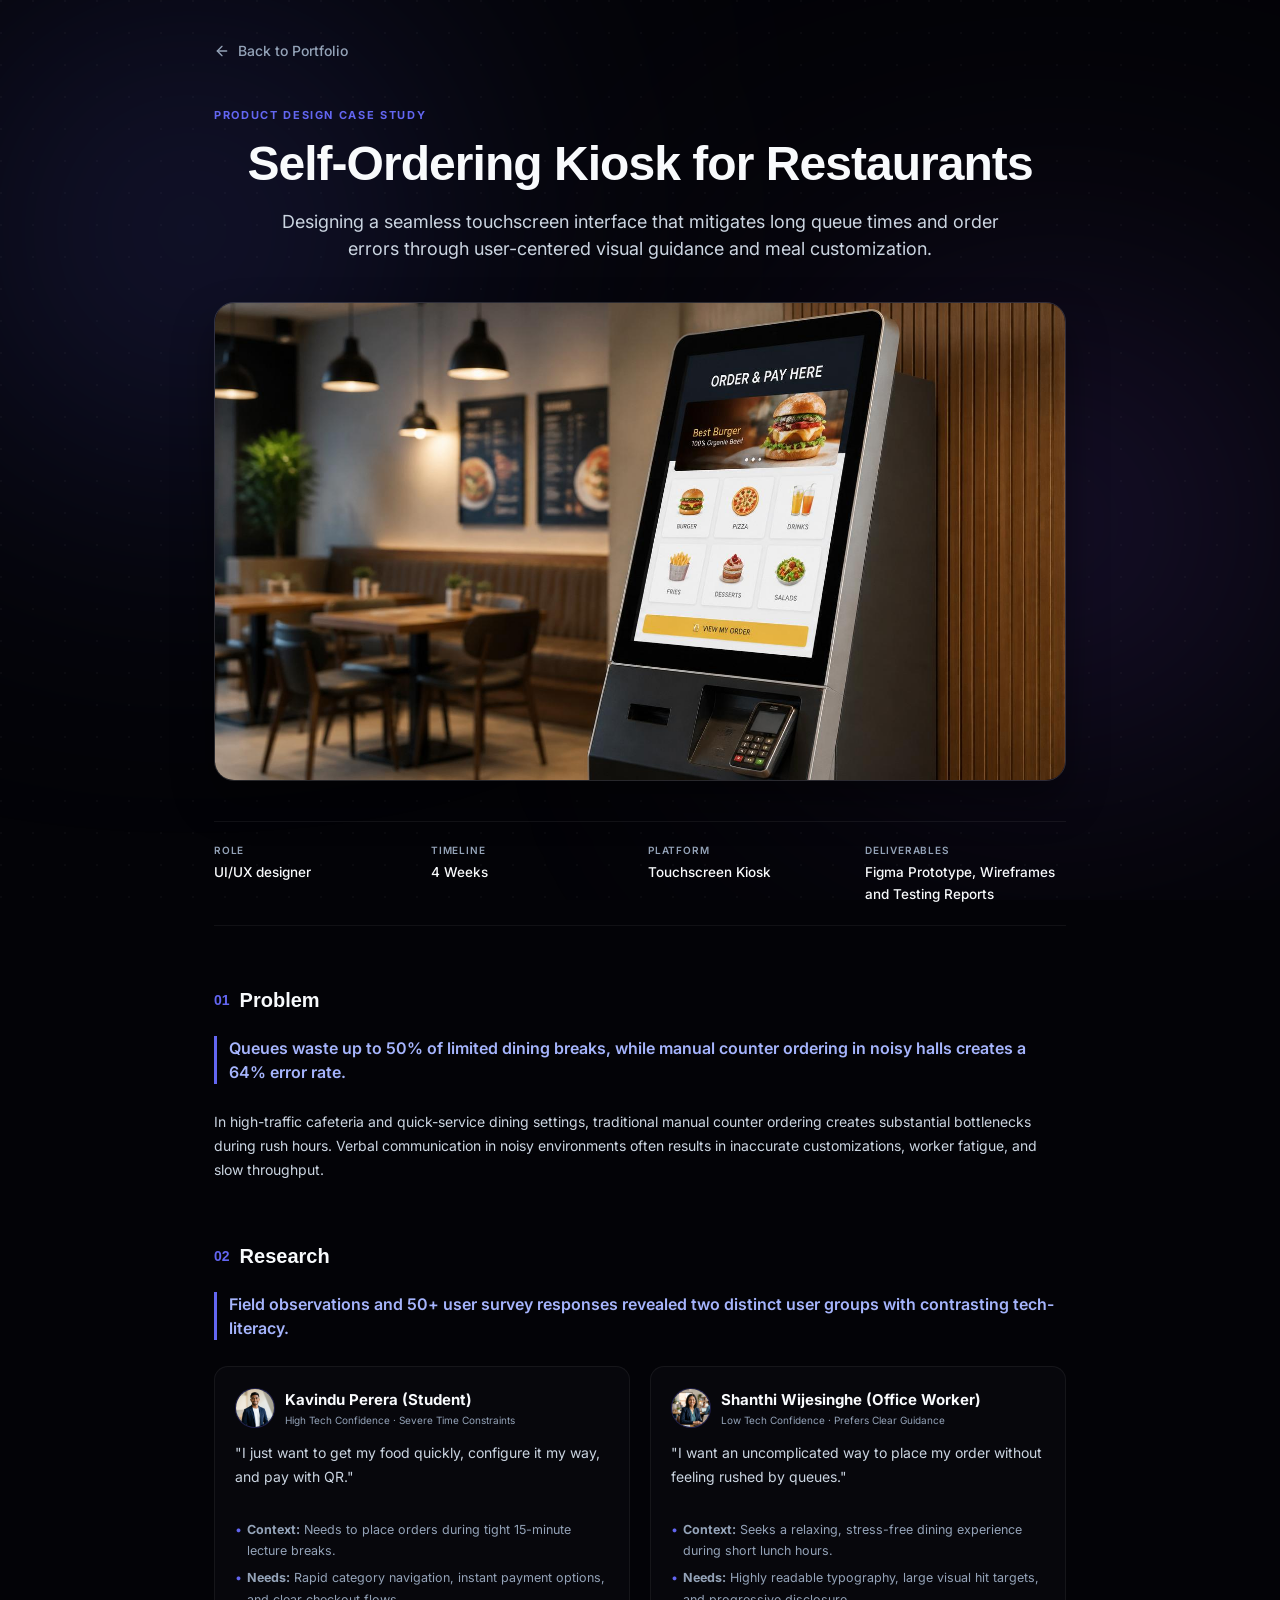
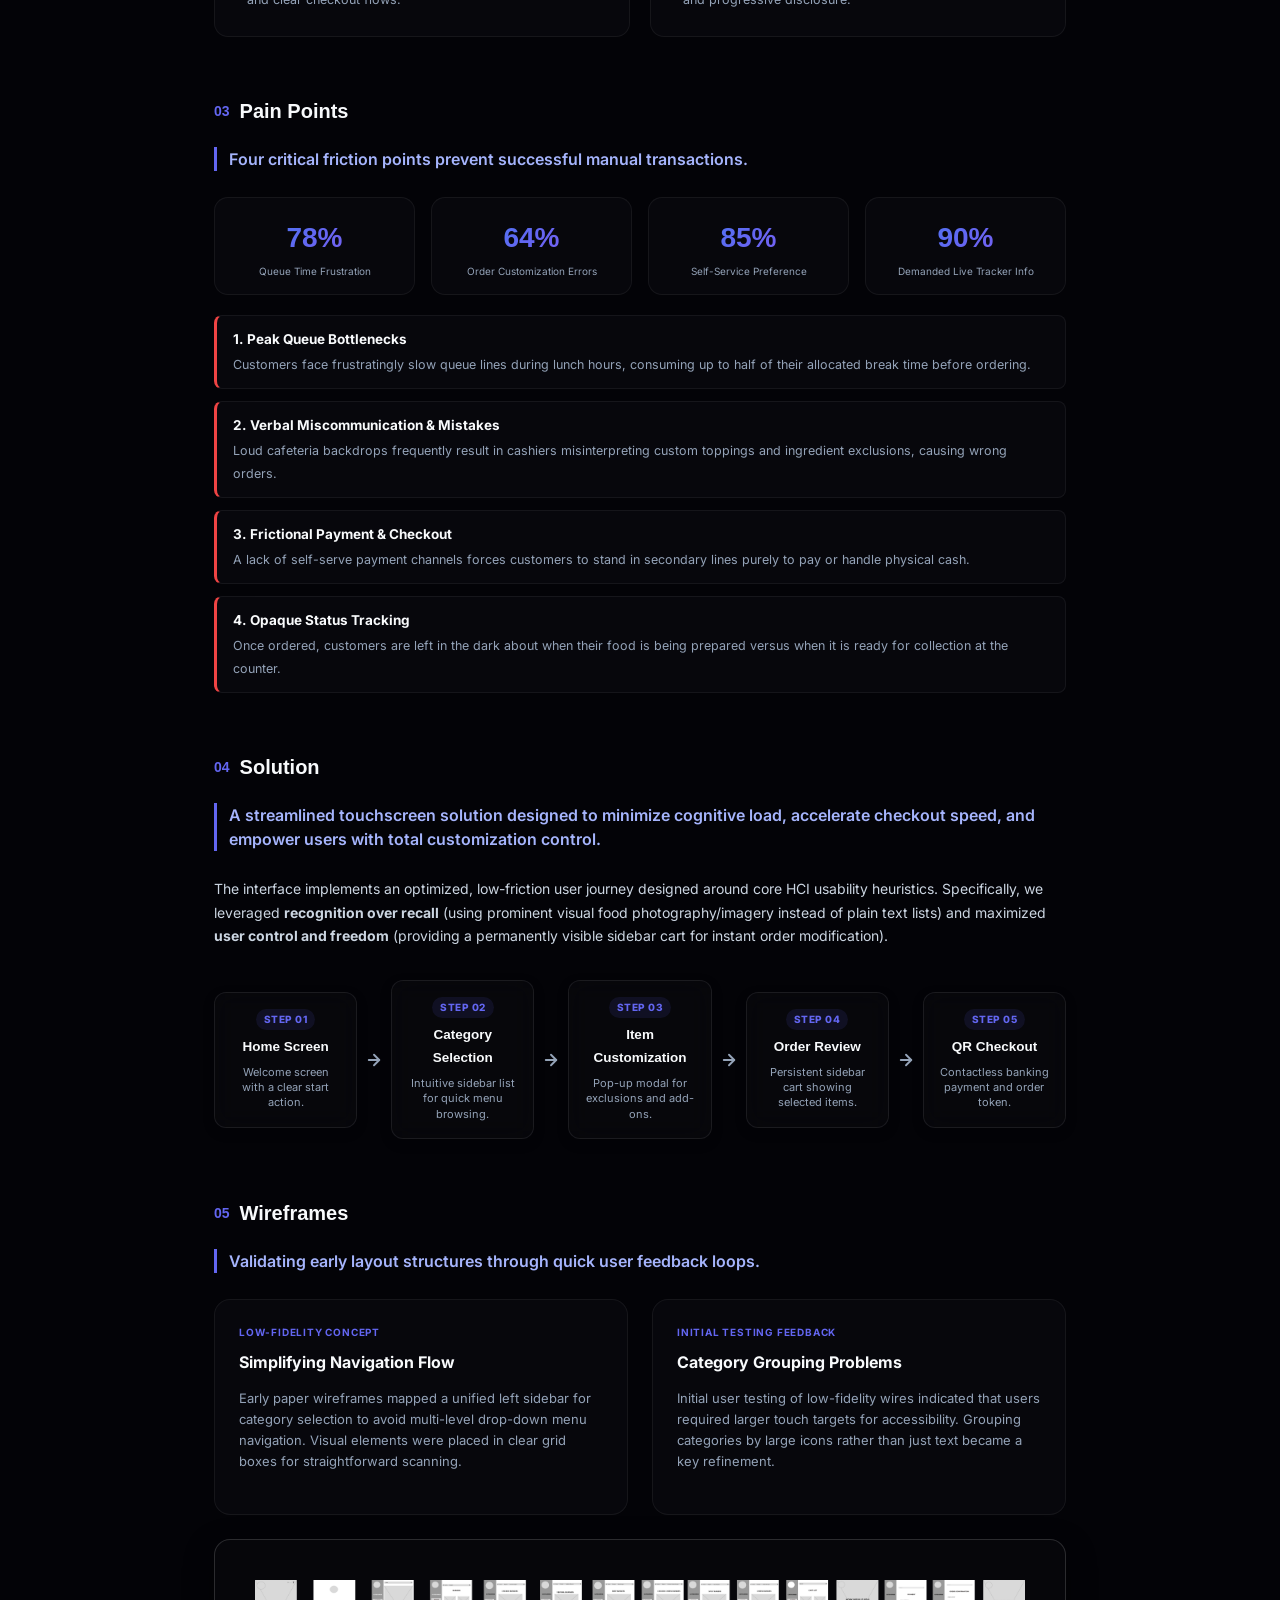
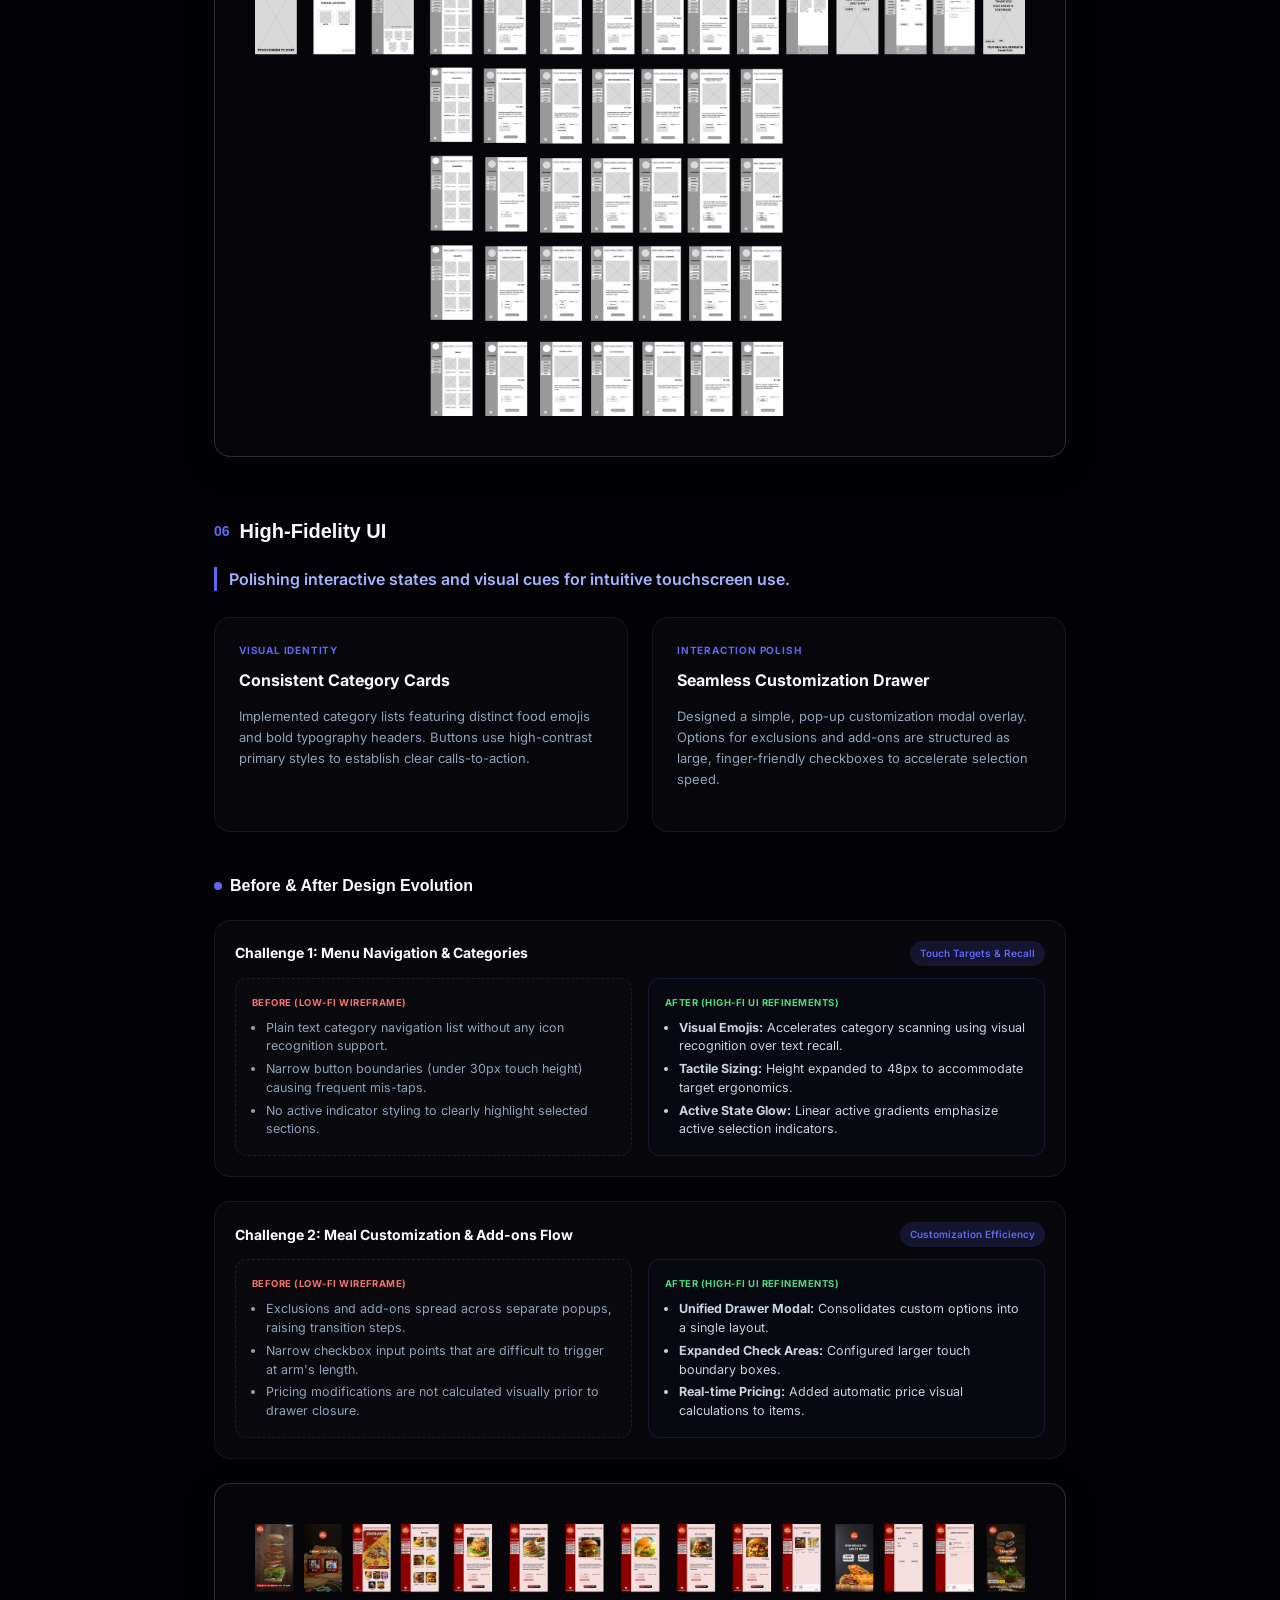
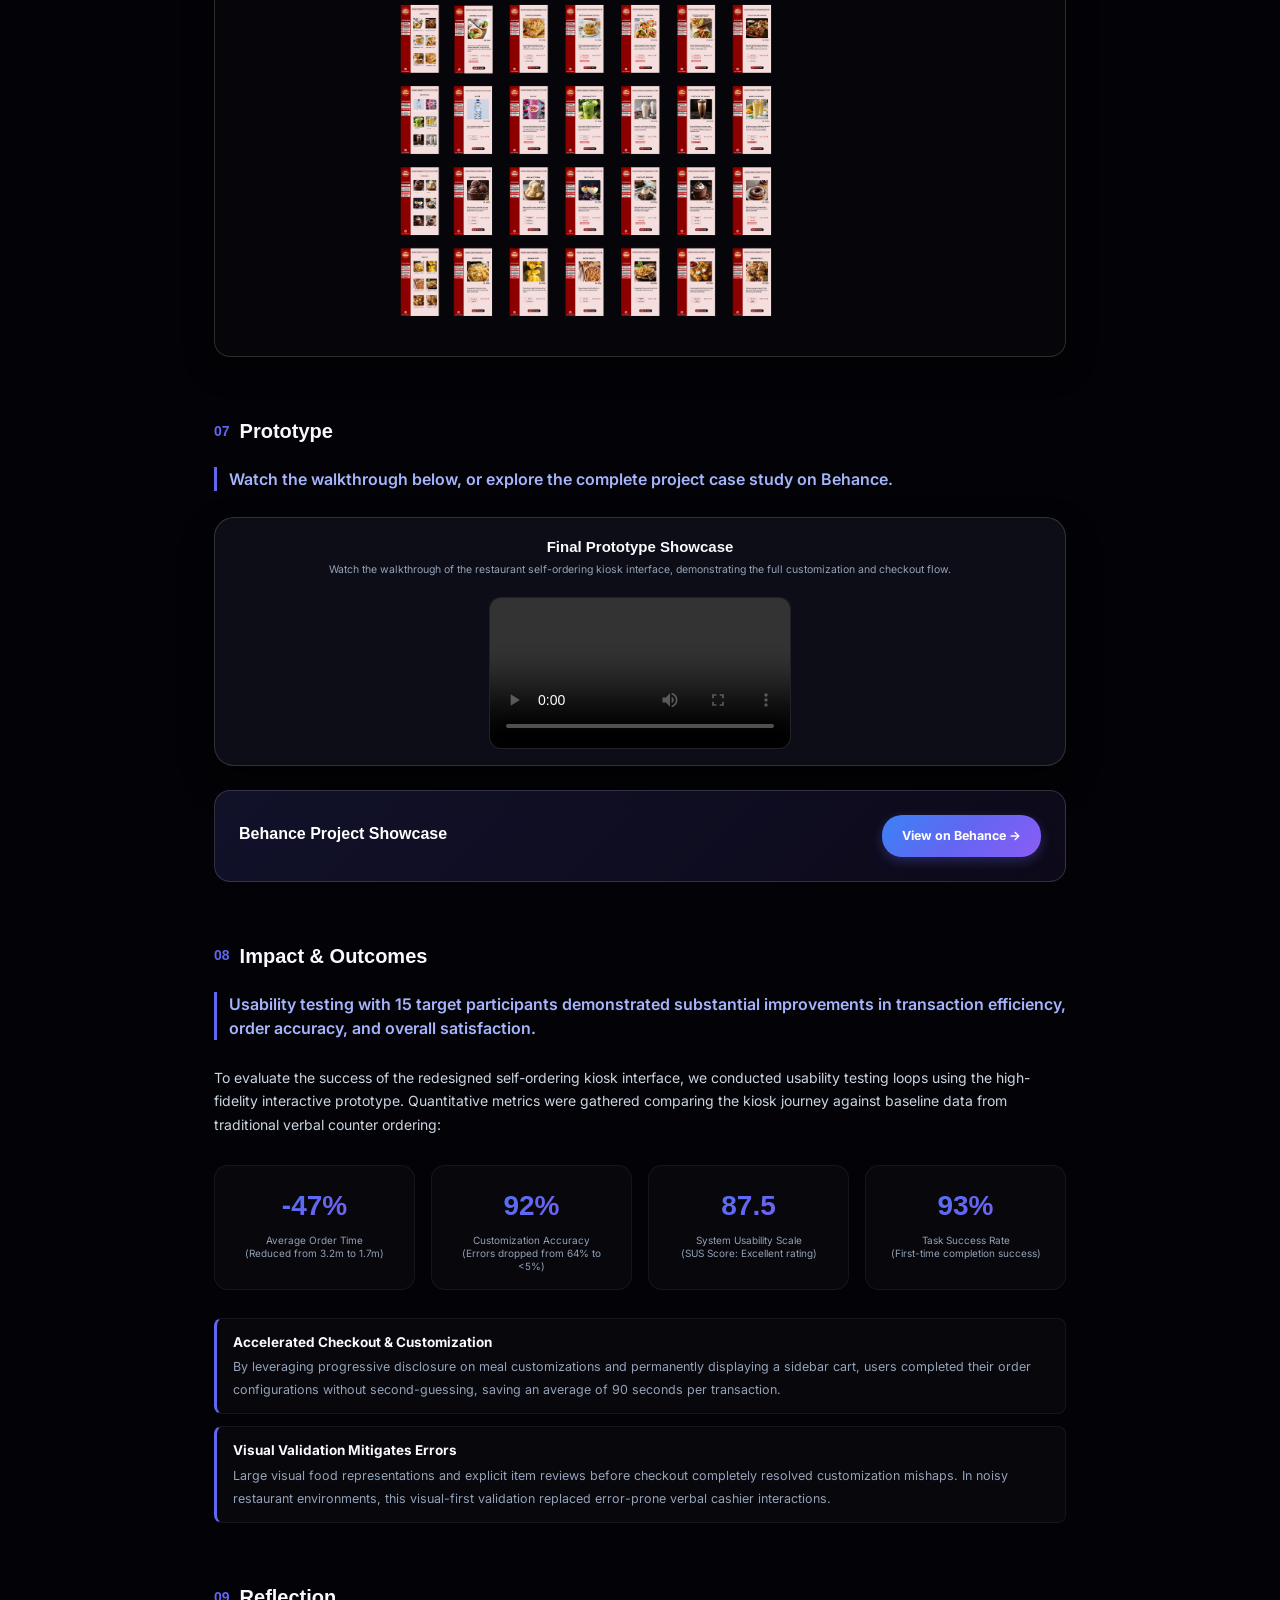
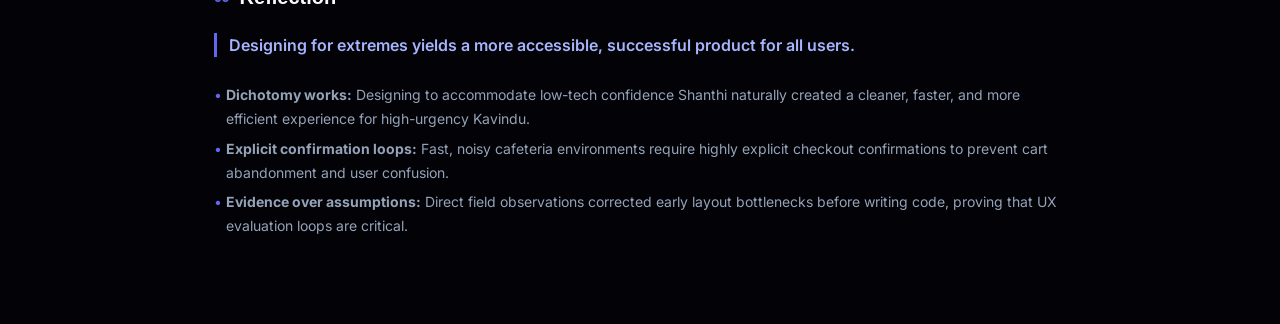
==== commit 4c5fd97e: "Update case_study2.html link with behance project" ====
--- a/case_study2.html
+++ b/case_study2.html
@@ -990,9 +990,8 @@
                 <div class="prototype-link-card">
                     <div class="proto-text-wrap">
                         <h4>Behance Project Showcase</h4>
-                        <p>Explore the detailed designs, high-fidelity wireframes, and presentation on Behance.</p>
-                    </div>
-                    <a href="https://www.behance.net" target="_blank" class="btn-proto-link">View on Behance →</a>
+                    </div>
+                    <a href="https://www.behance.net/gallery/250926119/Restaurant-Self-Ordering-Kiosk-UXUI-Case-Study" target="_blank" class="btn-proto-link">View on Behance →</a>
                 </div>
             </div>
         </section>
--- a/assets/css/style.css
+++ b/assets/css/style.css
@@ -287,7 +287,7 @@
 #hero {
   min-height: 100vh;
   display: grid;
-  grid-template-columns: 1.1fr 0.9fr;
+  grid-template-columns: 1.25fr 0.75fr;
   align-items: center;
   padding: calc(var(--nav-h) + 60px) 8vw 40px;
   gap: 80px;
@@ -341,12 +341,13 @@
 
 .hero-name {
   font-family: 'Outfit', sans-serif;
-  font-size: clamp(48px, 6vw, 76px);
+  font-size: clamp(40px, 5.2vw, 68px);
   font-weight: 800;
   line-height: 1.05;
   letter-spacing: -0.02em;
   color: var(--text);
   margin-bottom: 24px;
+  white-space: nowrap;
 }
 
 .hero-name .acc {
@@ -1967,6 +1968,10 @@
     text-align: center;
   }
 
+  .hero-name {
+    white-space: normal;
+  }
+
   .hero-sub {
     margin-left: auto;
     margin-right: auto;
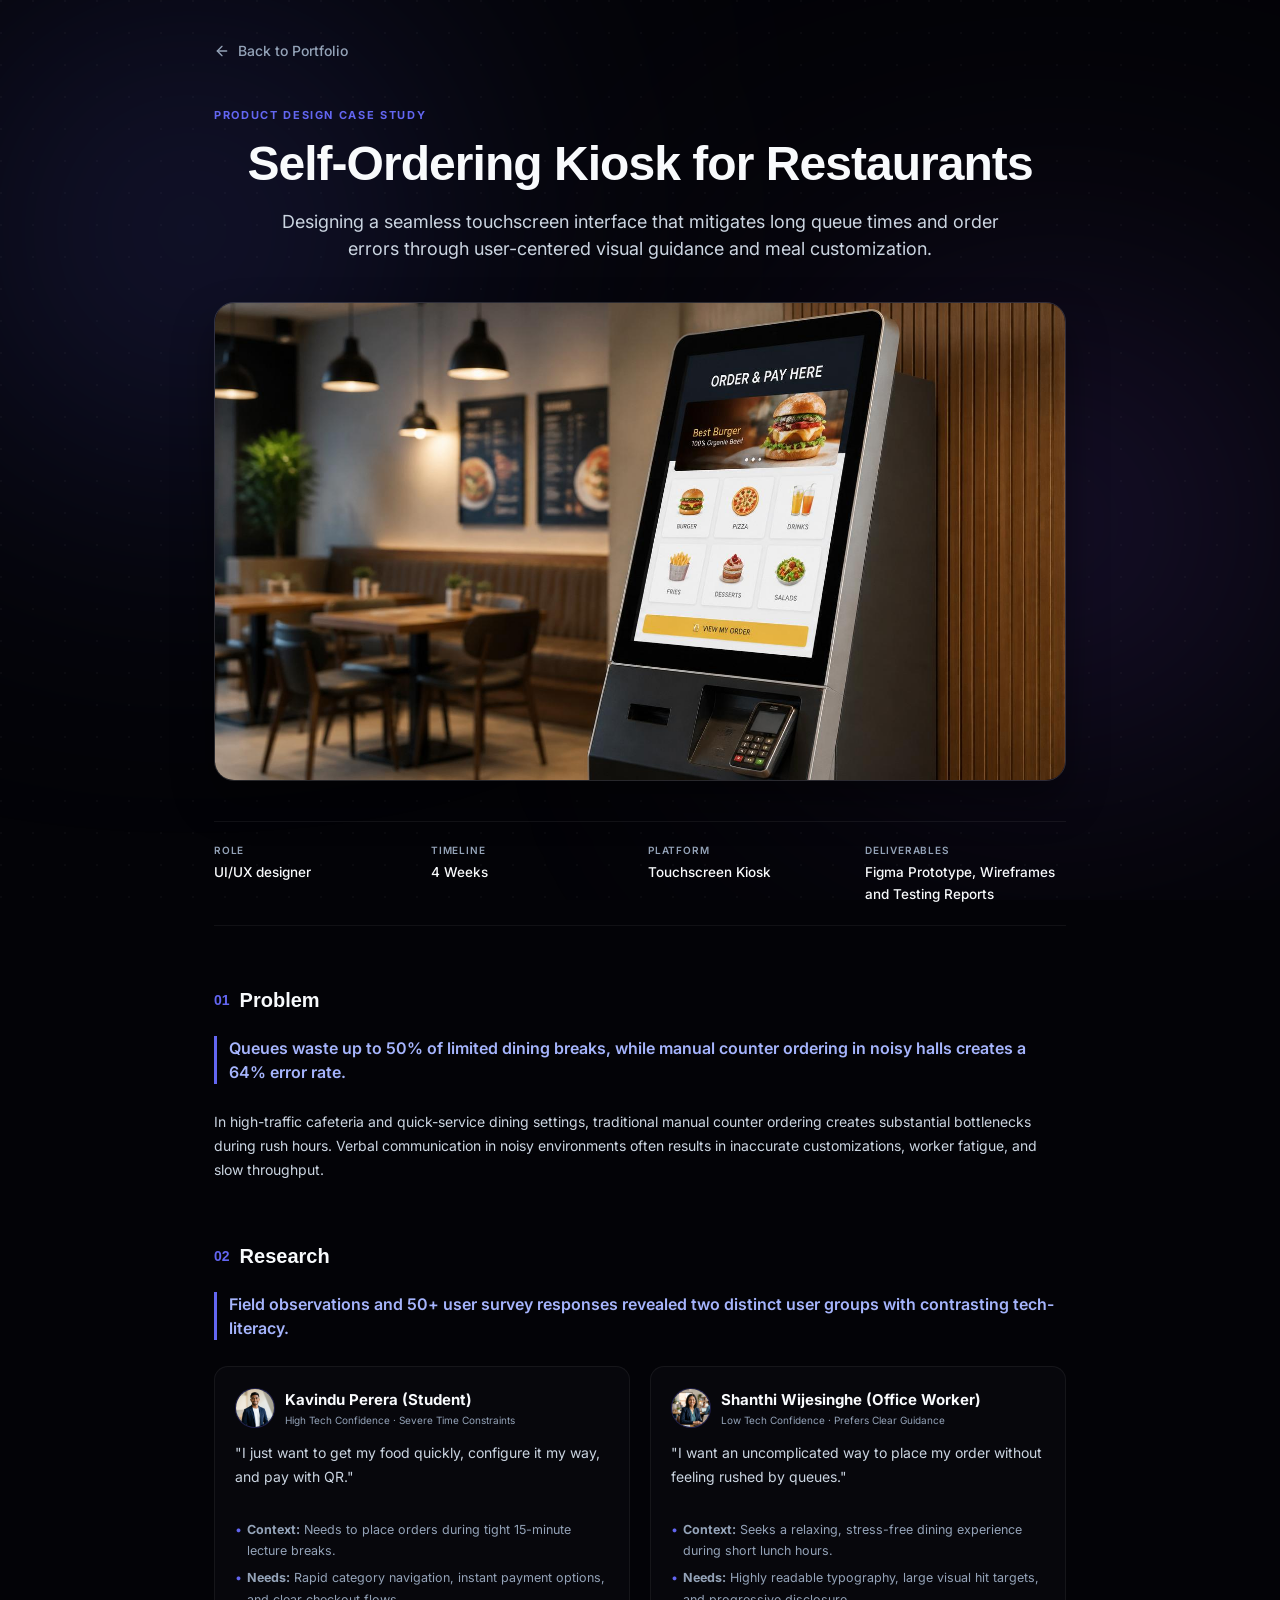
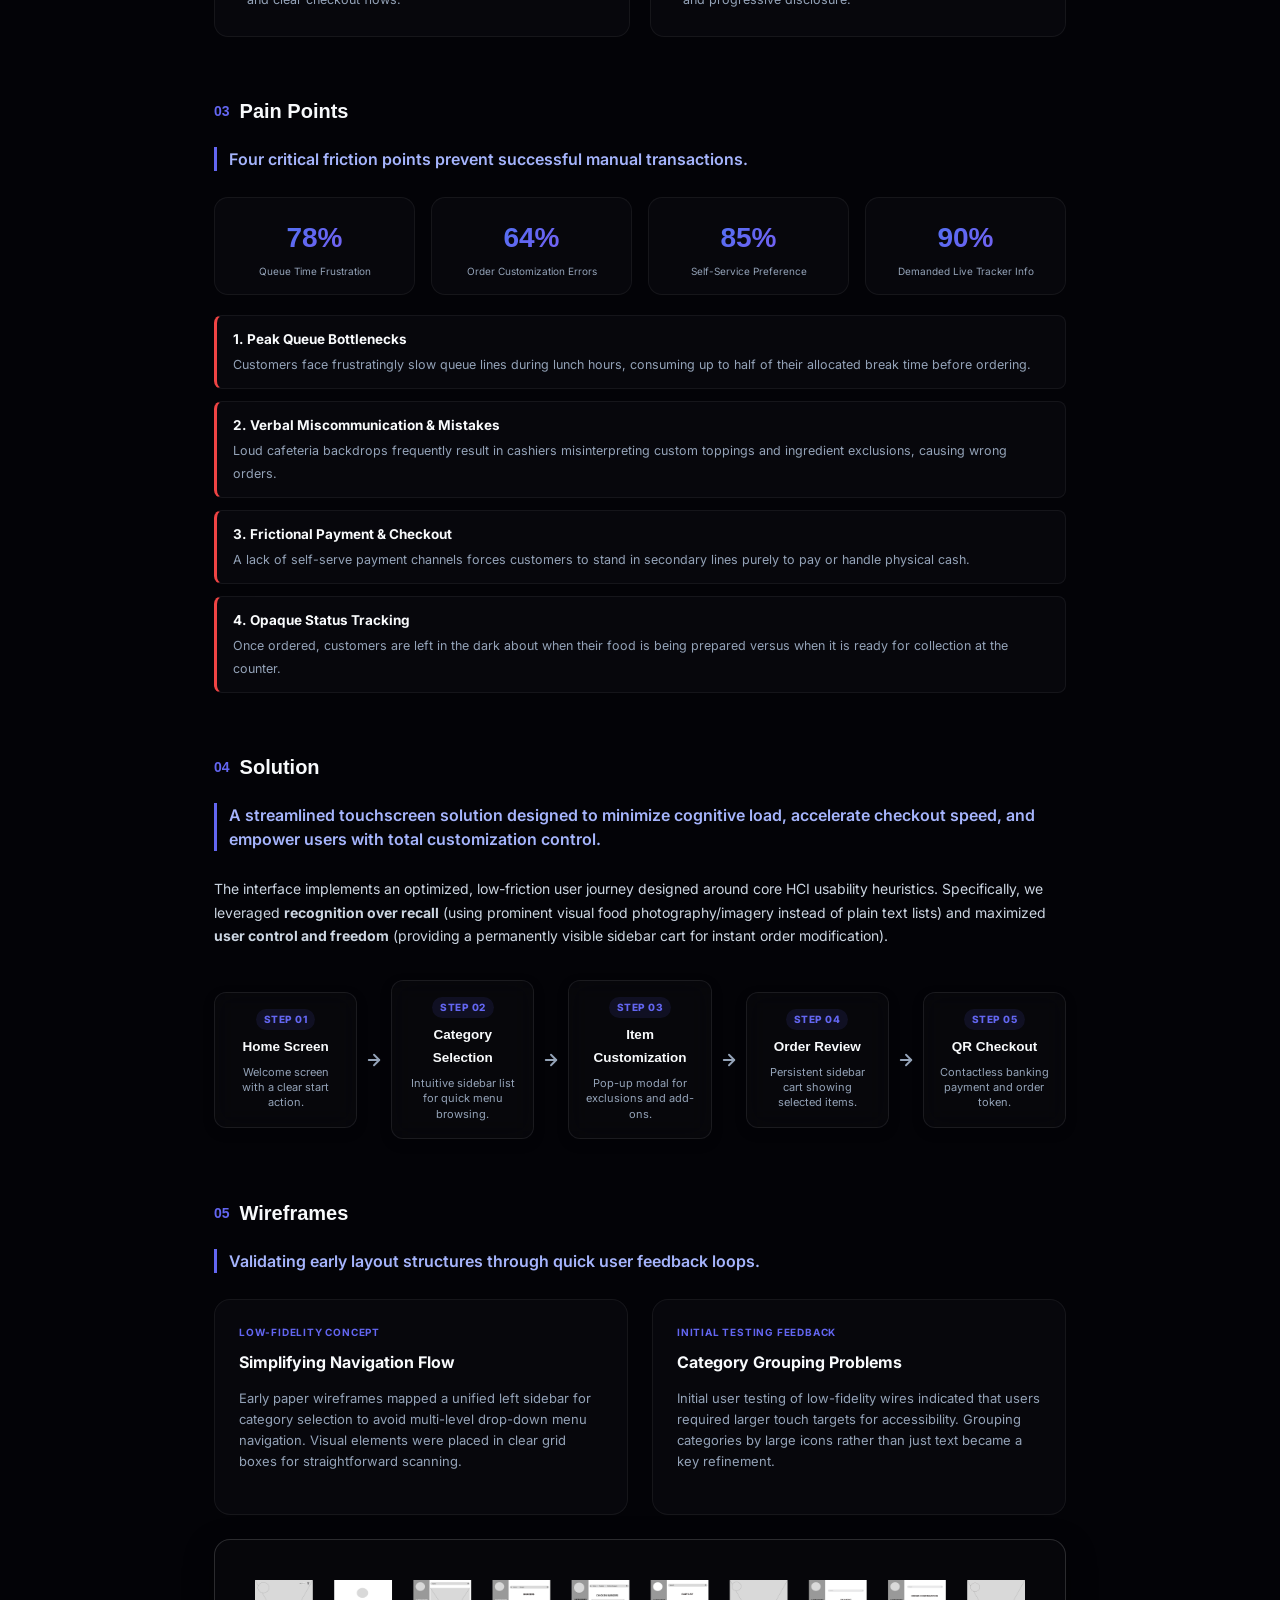
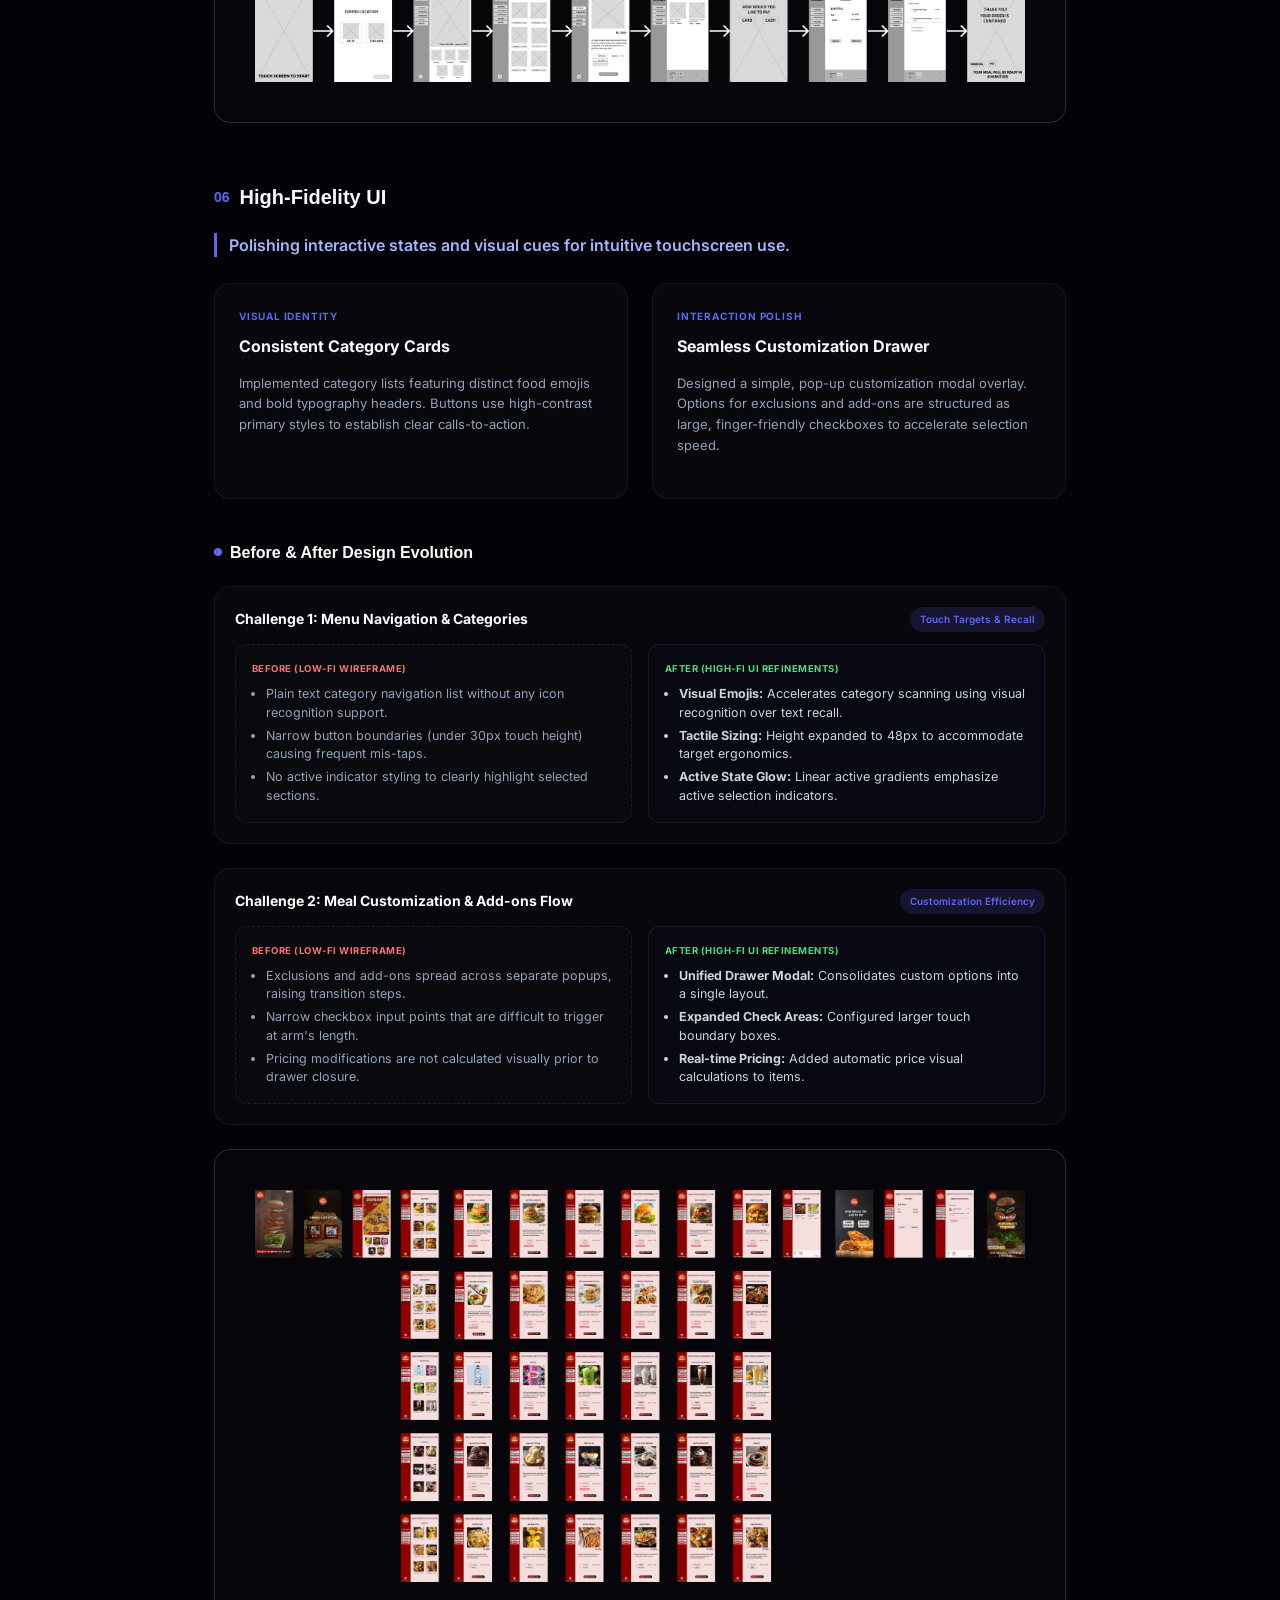
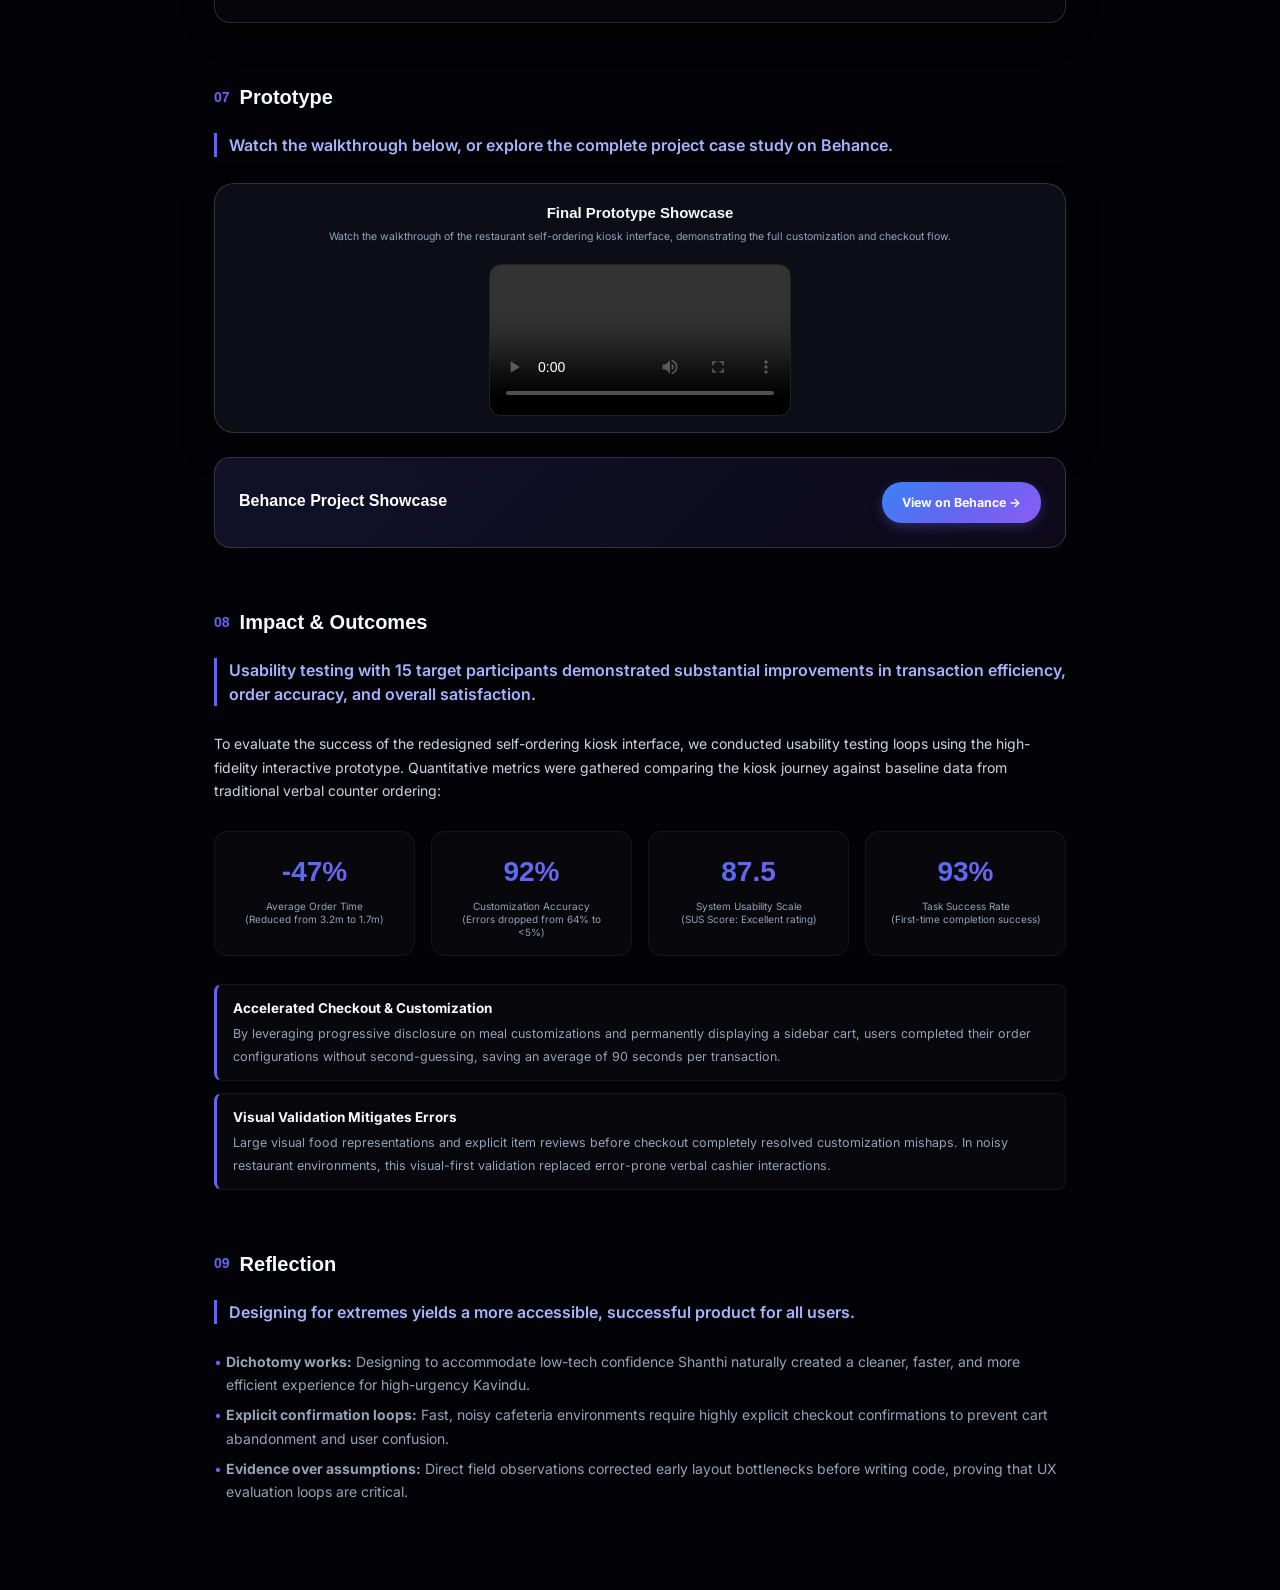
==== commit 604dc251: "changed the wireframe image in case study 2 Remove the previous image and added new image to it" ====
--- a/case_study2.html
+++ b/case_study2.html
@@ -813,7 +813,7 @@
                 <!-- Wireframe Image Display -->
                 <div class="wireframe-gallery-container"
                     style="margin-top: 24px; border-radius: 16px; overflow: hidden; border: 1px solid var(--border-bright); box-shadow: 0 10px 30px rgba(0, 0, 0, 0.4); background: rgba(255, 255, 255, 0.015);">
-                    <img src="assets/images/kiosk_wireframes.png" alt="Low-Fidelity Wireframe Screen Flows"
+                    <img src="assets/images/low.png" alt="Low-Fidelity Wireframe Screen Flows"
                         style="width: 100%; height: auto; display: block; padding: 40px; box-sizing: border-box;" />
                 </div>
             </div>
